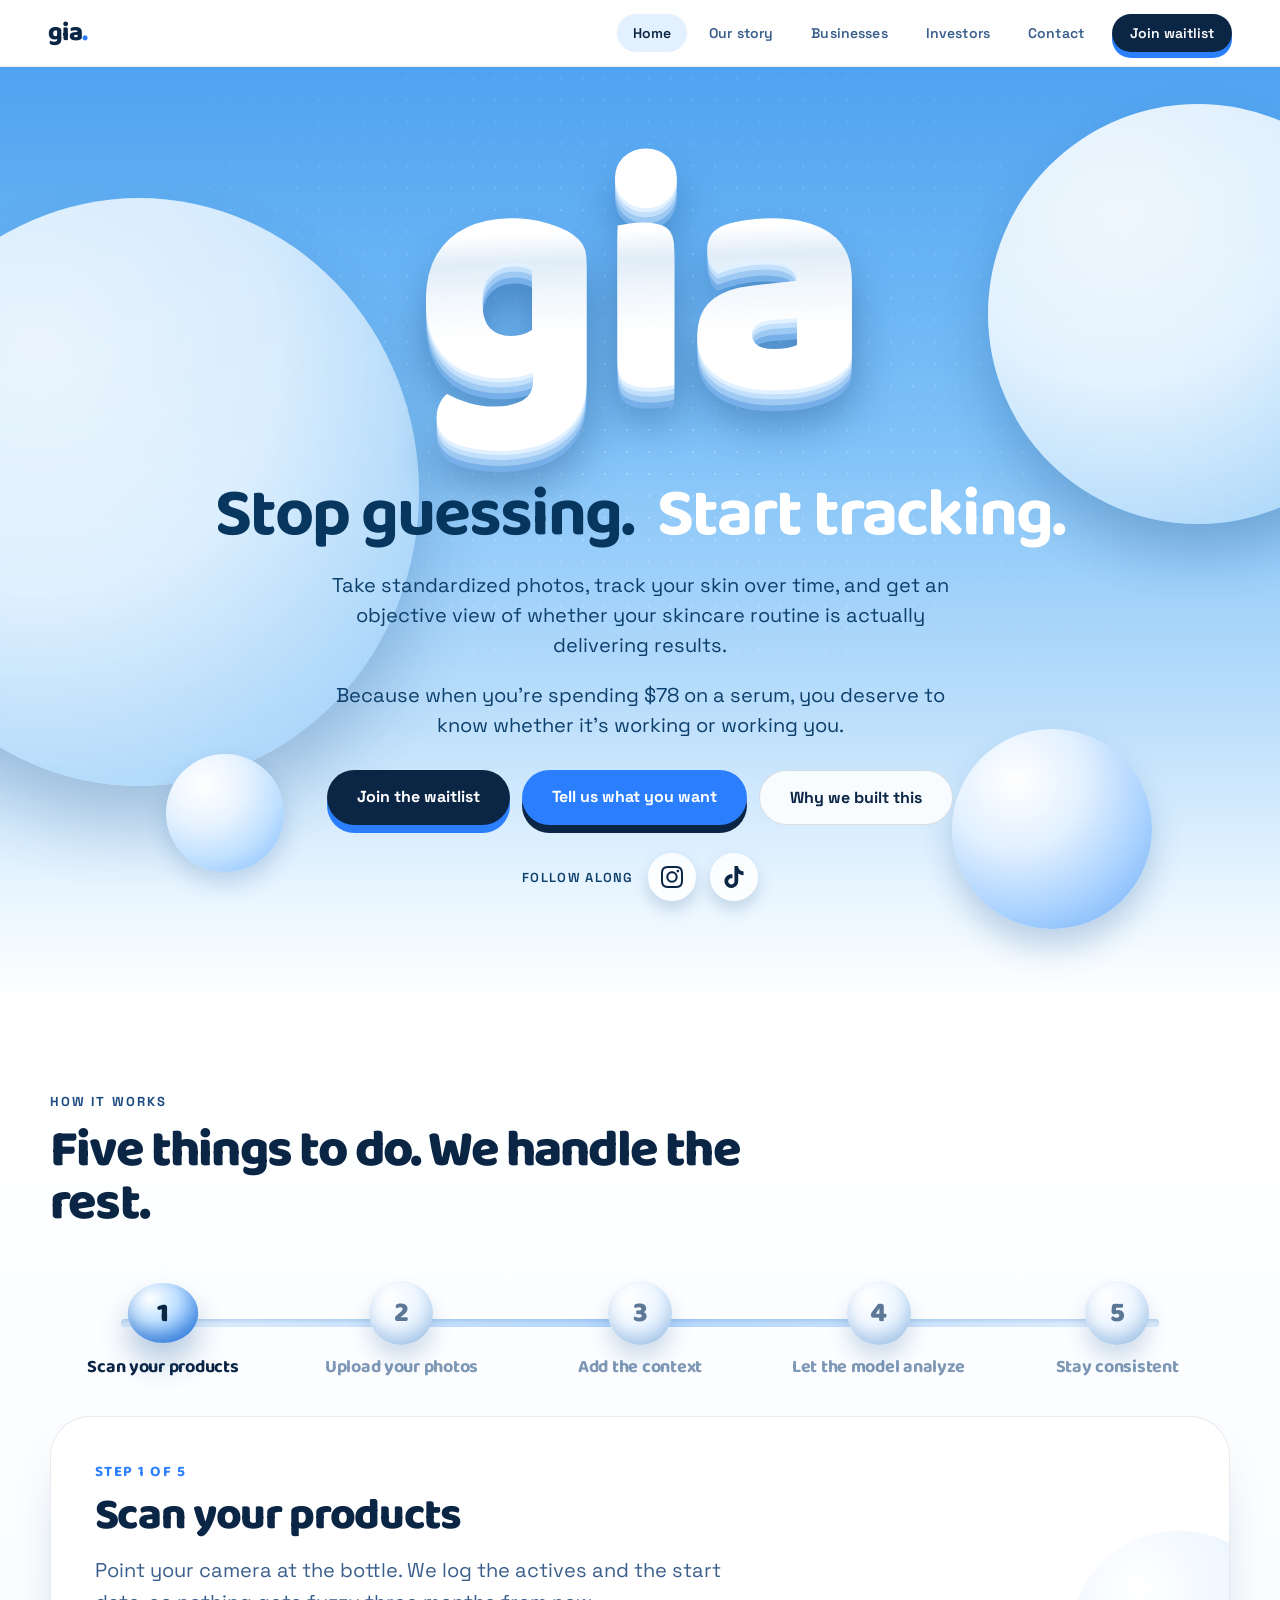
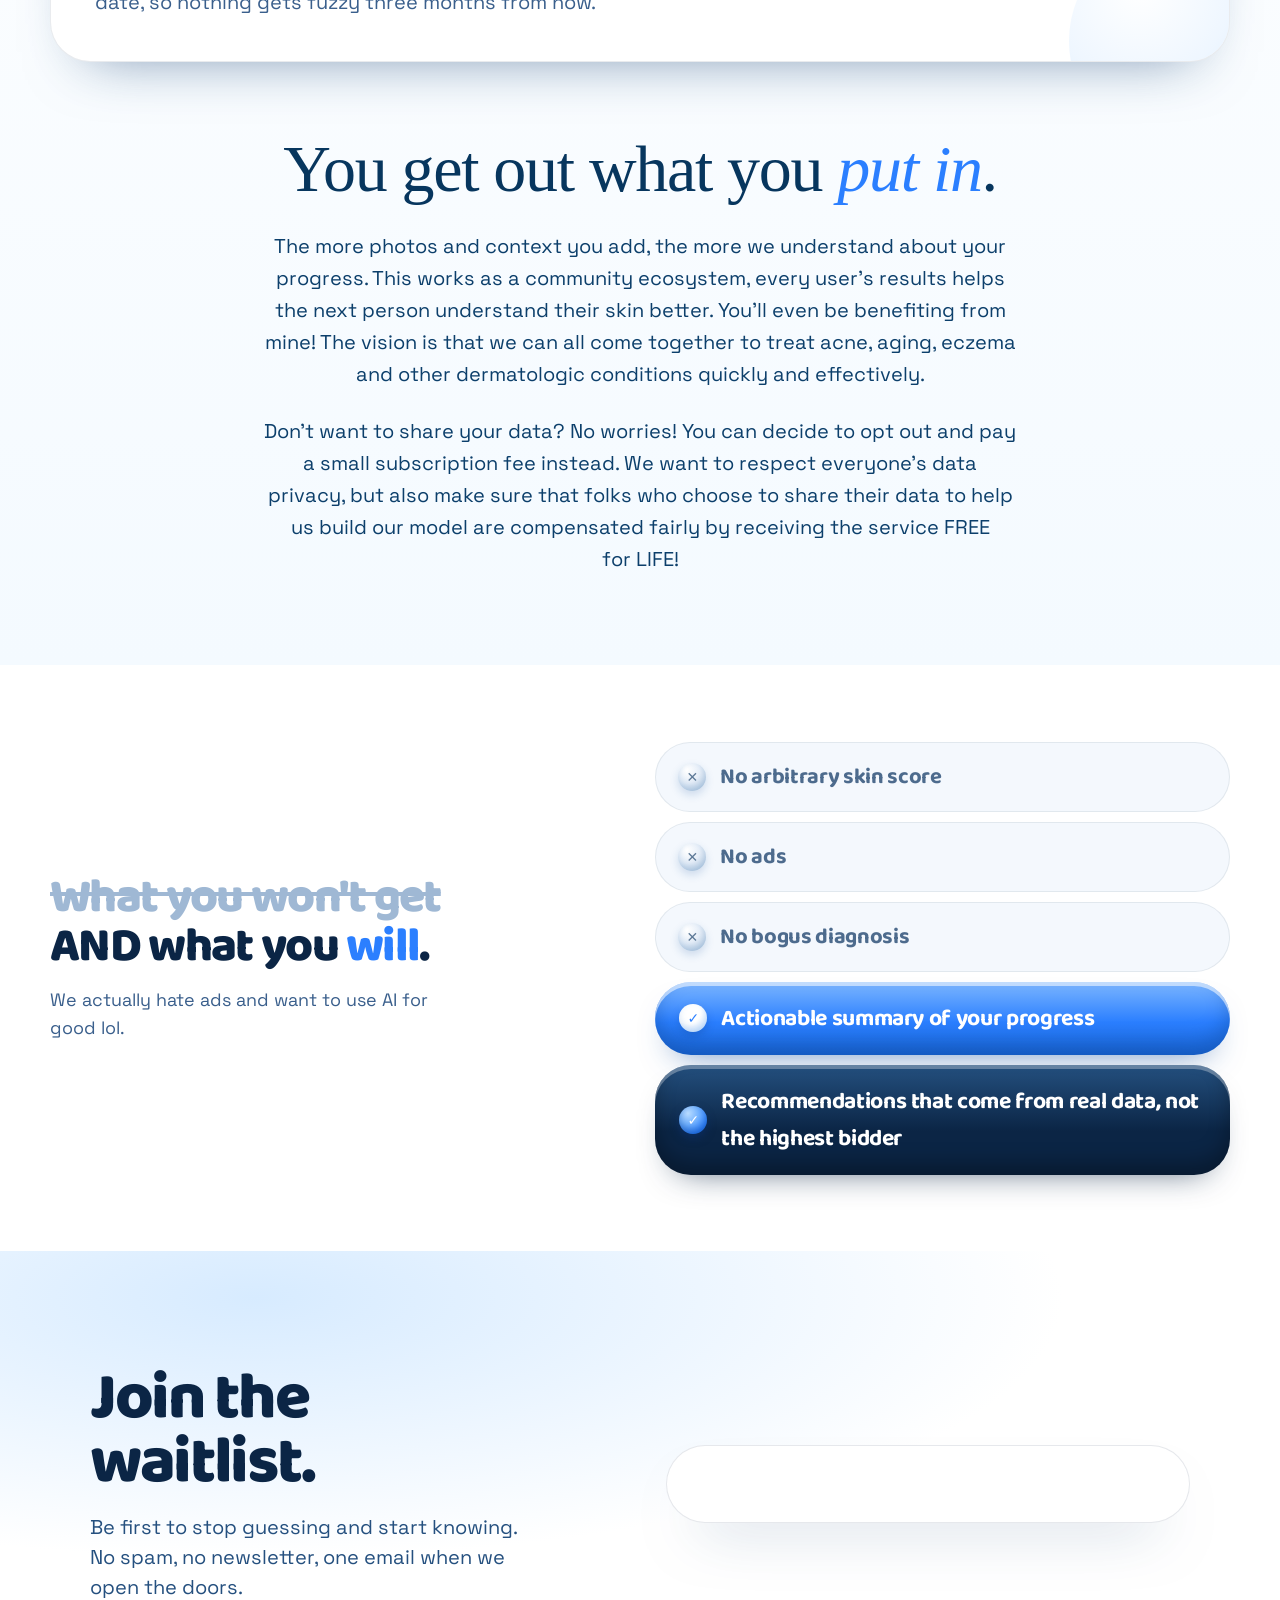
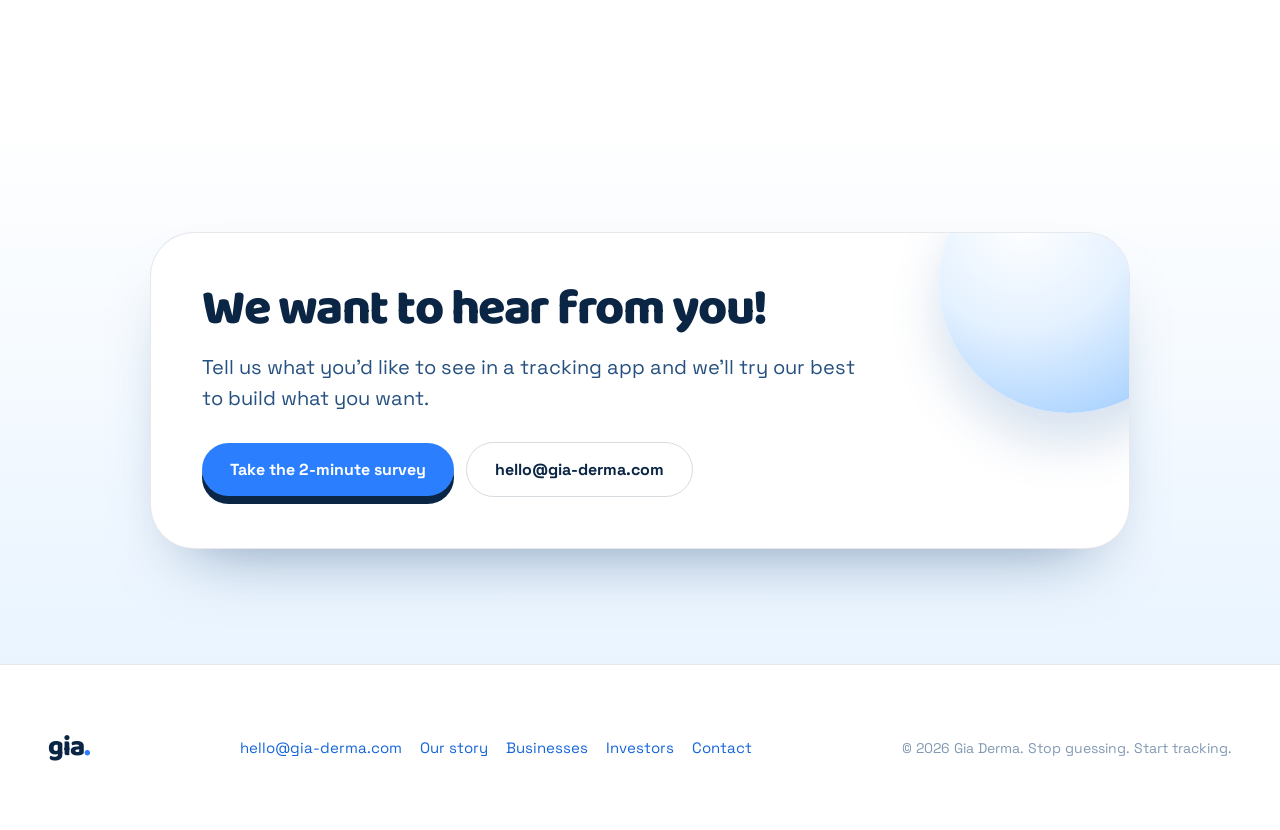
==== index.html @ fc46c6c6 "Add contact page and link socials." ====
<!DOCTYPE html>
<html lang="en">
<head>
<meta charset="utf-8">
<meta name="viewport" content="width=device-width, initial-scale=1">
<title>Gia — Stop guessing. Start tracking.</title>
<meta name="description" content="Gia analyzes your skincare progress photos with unbiased, consistent AI tracking so you know if a product is actually working, not just hoping. Join the waitlist.">
<link rel="canonical" href="https://gia-derma.com/">
<meta property="og:type" content="website">
<meta property="og:site_name" content="Gia">
<meta property="og:title" content="Gia — Stop guessing. Start tracking.">
<meta property="og:description" content="Unbiased AI-analyzed progress photos, so you know if a skincare product is actually working — not just hoping.">
<meta property="og:url" content="https://gia-derma.com/">
<meta name="twitter:card" content="summary">
<meta name="twitter:title" content="Gia — Stop guessing. Start tracking.">
<meta name="twitter:description" content="Unbiased AI-analyzed progress photos, so you know if a skincare product is actually working — not just hoping.">
<link rel="preconnect" href="https://fonts.googleapis.com">
<link rel="preconnect" href="https://fonts.gstatic.com" crossorigin>
<link href="https://fonts.googleapis.com/css2?family=Baloo+2:wght@500;600;700;800&family=Space+Grotesk:wght@400;500;600;700&display=swap" rel="stylesheet">
<link rel="stylesheet" href="/assets/site.css">
<link rel="icon" type="image/png" sizes="32x32" href="/favicon-32.png">
<link rel="icon" type="image/png" sizes="16x16" href="/favicon-16.png">
<link rel="apple-touch-icon" href="/apple-touch-icon.png">
<script src="https://getlaunchlist.com/js/widget.js" defer></script>
</head>
<body>
<div style="font-family:'Space Grotesk',system-ui,sans-serif; color:#0b2545; overflow-x:hidden; position:relative;">

  <nav class="site-nav">
    <a href="/" style="border:0; background:none; cursor:pointer; font-family:'Baloo 2',cursive; font-weight:800; font-size:26px; letter-spacing:-.02em; color:#0b2545; padding:0; line-height:1;">gia<span style="color:#2b7fff;">.</span></a>
    <div class="site-nav-links">
      <a href="/" class="site-nav-link" aria-current="page">Home</a>
      <a href="/story/" class="site-nav-link">Our story</a>
      <a href="/businesses/" class="site-nav-link">Businesses</a>
      <a href="/investors/" class="site-nav-link">Investors</a>
      <a href="/contact/" class="site-nav-link">Contact</a>
      <a href="#waitlist" class="btn-press btn-press-sm" style="margin-left:6px; padding:10px 18px; border-radius:999px; background:#0b2545; color:#fff; font-weight:600; font-size:14px; box-shadow:0 6px 0 #2b7fff; --hs:#2b7fff; --hc:#fff;">Join waitlist</a>
    </div>
  </nav>

  <main>
    <section style="position:relative; min-height:min(92vh,860px); display:grid; place-items:center; padding:clamp(40px,7vw,110px) clamp(16px,4vw,48px) clamp(60px,8vw,120px); background:linear-gradient(#4fa3f0 0%, #7cc0f8 38%, #b9ddfb 68%, #e8f5ff 88%, #ffffff 100%); overflow:hidden;">
      <div style="position:absolute; inset:0; opacity:.5; background-image:radial-gradient(rgba(255,255,255,.5) 1px, transparent 1px); background-size:22px 22px; mask-image:radial-gradient(60% 60% at 50% 40%, #000, transparent);"></div>
      <div style="position:absolute; width:min(56vw,560px); aspect-ratio:1/1.05; left:-11vw; top:14%; border-radius:50%; background:radial-gradient(circle at 32% 26%, #ffffff, #eaf6ff 42%, #b6dcfb 72%, #8ec6f5); box-shadow:0 40px 70px rgba(12,60,120,.28); opacity:.85; animation:floatB 12s ease-in-out infinite;"></div>
      <div style="position:absolute; width:min(42vw,420px); aspect-ratio:1/1; right:-10vw; top:4%; border-radius:50%; background:radial-gradient(circle at 32% 26%, #ffffff, #f0f9ff 40%, #c3e3fc 70%, #97cbf7); box-shadow:0 30px 54px rgba(12,60,120,.28); opacity:.9; animation:floatA 14s ease-in-out infinite;"></div>
      <div style="position:absolute; width:min(22vw,200px); aspect-ratio:1; right:10%; bottom:8%; border-radius:50%; background:radial-gradient(circle at 32% 26%, #ffffff, #e2f0ff 34%, #a9d2ff 66%, #6aa9f5); box-shadow:0 18px 30px rgba(30,90,160,.25); animation:floatA 9s ease-in-out infinite;"></div>
      <div style="position:absolute; width:min(13vw,118px); aspect-ratio:1; left:13%; bottom:14%; border-radius:50%; background:radial-gradient(circle at 32% 26%, #ffffff, #e8f3ff 34%, #bfe0ff 64%, #7fb8ff); box-shadow:0 12px 22px rgba(30,90,160,.2); animation:floatB 10s ease-in-out infinite;"></div>

      <div style="position:relative; text-align:center; max-width:1100px; animation:rise .9s cubic-bezier(.2,.9,.2,1) both;">
        <div class="logo-wrap gia-logo">
          <span style="position:relative; display:block; font-family:'Baloo 2',cursive; font-weight:800; font-size:clamp(110px,26vw,340px); line-height:.82; letter-spacing:-.015em; color:#ffffff; text-shadow:0 4px 0 #e2f1ff, 0 9px 0 #c2e0fb, 0 15px 0 #9dc9f3, 0 21px 0 #77b0e8, 0 34px 44px rgba(12,55,110,.4);">gia</span>
          <span style="position:absolute; inset:0; display:block; font-family:'Baloo 2',cursive; font-weight:800; font-size:clamp(110px,26vw,340px); line-height:.82; letter-spacing:-.015em; background:linear-gradient(178deg, rgba(64,140,210,0) 0%, rgba(64,140,210,0) 28%, rgba(64,140,210,.16) 38%, rgba(64,140,210,.07) 50%, rgba(64,140,210,0) 64%); -webkit-background-clip:text; background-clip:text; color:transparent; pointer-events:none;">gia</span>
        </div>
        <h1 style="margin:clamp(26px,4vw,52px) 0 0; font-family:'Baloo 2',cursive; font-weight:700; font-size:clamp(30px,5.4vw,68px); line-height:1.02; letter-spacing:-.03em; color:#07365e; text-wrap:balance;">Stop guessing.&nbsp;<span style="color:#ffffff; letter-spacing:-2.04px;">&nbsp;Start tracking.</span></h1>
        <div style="margin:18px auto 0; max-width:620px; font-size:clamp(16px,1.6vw,20px); line-height:1.5; color:#0c3f6b; text-wrap:pretty;">
          <p>Take standardized photos, track your skin over time, and get an objective view of whether your skincare routine is actually delivering results.</p>
          <p>Because when you're spending $78 on a serum, you deserve to know whether it's working or working you.</p>
        </div>
        <div style="display:flex; flex-wrap:wrap; gap:12px; justify-content:center; margin-top:30px;">
          <a href="#waitlist" class="btn-press" style="padding:16px 30px; border-radius:999px; background:#0b2545; color:#fff; font-weight:700; font-size:16px; box-shadow:0 8px 0 #2b7fff; --hs:#2b7fff; --hc:#fff;">Join the waitlist</a>
          <a href="#survey" target="_blank" rel="noopener" class="btn-press" style="padding:16px 30px; border-radius:999px; background:#2b7fff; color:#fff; font-weight:700; font-size:16px; box-shadow:0 8px 0 #0b2545; --hs:#0b2545; --hc:#fff;">Tell us what you want</a>
          <a href="/story/" class="btn-fill" style="padding:16px 30px; border-radius:999px; background:rgba(255,255,255,.85); color:#0b2545; font-weight:700; font-size:16px; border:1px solid rgba(11,37,69,.14); --hb:#fff; --hc:#0b2545;">Why we built this</a>
        </div>
        <div style="display:flex; align-items:center; justify-content:center; gap:14px; margin-top:28px;">
          <span style="font-size:13px; font-weight:600; letter-spacing:.1em; text-transform:uppercase; color:#0c3f6b;">Follow along</span>
          <a href="https://www.instagram.com/gia.skin.app/" target="_blank" rel="noopener" aria-label="Gia on Instagram" class="social-icon" style="background:rgba(255,255,255,.85); color:#0b2545; box-shadow:0 8px 16px rgba(12,60,120,.18);">
            <svg viewBox="0 0 24 24" fill="currentColor" aria-hidden="true"><path d="M7.0301.084c-1.2768.0602-2.1487.264-2.911.5634-.7888.3075-1.4575.72-2.1228 1.3877-.6652.6677-1.075 1.3368-1.3802 2.127-.2954.7638-.4956 1.6365-.552 2.914-.0564 1.2775-.0689 1.6882-.0626 4.947.0062 3.2586.0206 3.6671.0825 4.9473.061 1.2765.264 2.1482.5635 2.9107.308.7889.72 1.4573 1.388 2.1228.6679.6655 1.3365 1.0743 2.1285 1.38.7632.295 1.6361.4961 2.9134.552 1.2773.056 1.6884.069 4.9462.0627 3.2578-.0062 3.668-.0207 4.9478-.0814 1.28-.0607 2.147-.2652 2.9098-.5633.7889-.3086 1.4578-.72 2.1228-1.3881.665-.6682 1.0745-1.3378 1.3795-2.1284.2957-.7632.4966-1.636.552-2.9124.056-1.2809.0692-1.6898.063-4.948-.0063-3.2583-.021-3.6668-.0817-4.9465-.0607-1.2797-.264-2.1487-.5633-2.9117-.3084-.7889-.72-1.4568-1.3876-2.1228C21.2982 1.33 20.628.9208 19.8378.6165 19.074.321 18.2017.1197 16.9244.0645 15.6471.0093 15.236-.005 11.977.0014 8.718.0076 8.31.0215 7.0301.0839m.1402 21.6932c-1.17-.0509-1.8053-.2453-2.2287-.408-.5606-.216-.96-.4771-1.3819-.895-.422-.4178-.6811-.8186-.9-1.378-.1644-.4234-.3624-1.058-.4171-2.228-.0595-1.2645-.072-1.6442-.079-4.848-.007-3.2037.0053-3.583.0607-4.848.05-1.169.2456-1.805.408-2.2282.216-.5613.4762-.96.895-1.3816.4188-.4217.8184-.6814 1.3783-.9003.423-.1651 1.0575-.3614 2.227-.4171 1.2655-.06 1.6447-.072 4.848-.079 3.2033-.007 3.5835.005 4.8495.0608 1.169.0508 1.8053.2445 2.228.408.5608.216.96.4754 1.3816.895.4217.4194.6816.8176.9005 1.3787.1653.4217.3617 1.056.4169 2.2263.0602 1.2655.0739 1.645.0796 4.848.0058 3.203-.0055 3.5834-.061 4.848-.051 1.17-.245 1.8055-.408 2.2294-.216.5604-.4763.96-.8954 1.3814-.419.4215-.8181.6811-1.3783.9-.4224.1649-1.0577.3617-2.2262.4174-1.2656.0595-1.6448.072-4.8493.079-3.2045.007-3.5825-.006-4.848-.0608M16.953 5.5864A1.44 1.44 0 1 0 18.39 4.144a1.44 1.44 0 0 0-1.437 1.4424M5.8385 12.012c.0067 3.4032 2.7706 6.1557 6.173 6.1493 3.4026-.0065 6.157-2.7701 6.1506-6.1733-.0065-3.4032-2.771-6.1565-6.174-6.1498-3.403.0067-6.156 2.771-6.1496 6.1738M8 12.0077a4 4 0 1 1 4.008 3.9921A3.9996 3.9996 0 0 1 8 12.0077"/></svg>
          </a>
          <a href="https://www.tiktok.com/@gia_dermatracker" target="_blank" rel="noopener" aria-label="Gia on TikTok" class="social-icon" style="background:rgba(255,255,255,.85); color:#0b2545; box-shadow:0 8px 16px rgba(12,60,120,.18);">
            <svg viewBox="0 0 24 24" fill="currentColor" aria-hidden="true"><path d="M12.525.02c1.31-.02 2.61-.01 3.91-.02.08 1.53.63 3.09 1.75 4.17 1.12 1.11 2.7 1.62 4.24 1.79v4.03c-1.44-.05-2.89-.35-4.2-.97-.57-.26-1.1-.59-1.62-.93-.01 2.92.01 5.84-.02 8.75-.08 1.4-.54 2.79-1.35 3.94-1.31 1.92-3.58 3.17-5.91 3.21-1.43.08-2.86-.31-4.08-1.03-2.02-1.19-3.44-3.37-3.65-5.71-.02-.5-.03-1-.01-1.49.18-1.9 1.12-3.72 2.58-4.96 1.66-1.44 3.98-2.13 6.15-1.72.02 1.48-.04 2.96-.04 4.44-.99-.32-2.15-.23-3.02.37-.63.41-1.11 1.04-1.36 1.75-.21.51-.15 1.07-.14 1.61.24 1.64 1.82 3.02 3.5 2.87 1.12-.01 2.19-.66 2.77-1.61.19-.33.4-.67.41-1.06.1-1.79.06-3.57.07-5.36.01-4.03-.01-8.05.02-12.07z"/></svg>
          </a>
        </div>
      </div>
    </section>

    <section style="padding:clamp(56px,7vw,104px) clamp(16px,4vw,48px); background:linear-gradient(#ffffff,#f4faff);">
      <div style="max-width:1180px; margin:0 auto;">
        <p style="margin:0 0 14px; font-size:13px; font-weight:700; letter-spacing:.16em; text-transform:uppercase; color:#1b4b80;">How it works</p>
        <h2 style="margin:0; max-width:760px; font-family:'Baloo 2',cursive; font-weight:800; font-size:clamp(28px,4.2vw,52px); line-height:1.02; letter-spacing:-.035em; color:#0b2545;">Five things to do. We handle the rest.</h2>
        <div class="steps" style="margin:clamp(30px,4vw,52px) 0 0; display:grid; grid-template-columns:minmax(0,1fr); gap:clamp(22px,3vw,38px);">
          <div style="position:relative; display:flex; gap:clamp(4px,1vw,16px); align-items:flex-start; justify-content:space-between; flex-wrap:nowrap;">
            <div aria-hidden="true" style="position:absolute; left:6%; right:6%; top:clamp(26px,3vw,38px); height:8px; border-radius:999px; background:linear-gradient(90deg, rgba(169,210,255,.25), rgba(169,210,255,.85), rgba(169,210,255,.25)); box-shadow:inset 0 2px 4px rgba(45,110,180,.25);"></div>
            <button type="button" class="step-tab" style="flex:1 1 0; min-width:0; padding:0 4px; color:#0b2545;">
              <span class="step-dot" style="width:clamp(38px,5vw,72px); height:clamp(38px,5vw,72px); font-size:clamp(16px,2.2vw,30px); box-shadow:0 20px 30px rgba(30,90,160,.32), inset 0 -9px 15px rgba(20,80,160,.3); background:radial-gradient(circle at 32% 26%, #ffffff, #bfe0ff 38%, #6aa9f5 70%, #2b7fff); color:#0b2545; transform:scale(1.1,.94);">1</span>
              <span style="font-family:'Baloo 2',cursive; font-weight:700; font-size:clamp(11px,1.5vw,18px); letter-spacing:-.015em; text-align:center; line-height:1.15;">Scan your products</span>
            </button>
            <button type="button" class="step-tab" style="flex:1 1 0; min-width:0; padding:0 4px; color:#7d97b5;">
              <span class="step-dot" style="width:clamp(38px,5vw,72px); height:clamp(38px,5vw,72px); font-size:clamp(16px,2.2vw,30px); box-shadow:0 14px 22px rgba(30,90,160,.2), inset 0 -8px 13px rgba(45,110,180,.2); background:radial-gradient(circle at 32% 26%, #ffffff, #eef6ff 42%, #cfe3f7 74%, #b3cee8); color:#5c7896;">2</span>
              <span style="font-family:'Baloo 2',cursive; font-weight:700; font-size:clamp(11px,1.5vw,18px); letter-spacing:-.015em; text-align:center; line-height:1.15;">Upload your photos</span>
            </button>
            <button type="button" class="step-tab" style="flex:1 1 0; min-width:0; padding:0 4px; color:#7d97b5;">
              <span class="step-dot" style="width:clamp(38px,5vw,72px); height:clamp(38px,5vw,72px); font-size:clamp(16px,2.2vw,30px); box-shadow:0 14px 22px rgba(30,90,160,.2), inset 0 -8px 13px rgba(45,110,180,.2); background:radial-gradient(circle at 32% 26%, #ffffff, #eef6ff 42%, #cfe3f7 74%, #b3cee8); color:#5c7896;">3</span>
              <span style="font-family:'Baloo 2',cursive; font-weight:700; font-size:clamp(11px,1.5vw,18px); letter-spacing:-.015em; text-align:center; line-height:1.15;">Add the context</span>
            </button>
            <button type="button" class="step-tab" style="flex:1 1 0; min-width:0; padding:0 4px; color:#7d97b5;">
              <span class="step-dot" style="width:clamp(38px,5vw,72px); height:clamp(38px,5vw,72px); font-size:clamp(16px,2.2vw,30px); box-shadow:0 14px 22px rgba(30,90,160,.2), inset 0 -8px 13px rgba(45,110,180,.2); background:radial-gradient(circle at 32% 26%, #ffffff, #eef6ff 42%, #cfe3f7 74%, #b3cee8); color:#5c7896;">4</span>
              <span style="font-family:'Baloo 2',cursive; font-weight:700; font-size:clamp(11px,1.5vw,18px); letter-spacing:-.015em; text-align:center; line-height:1.15;">Let the model analyze</span>
            </button>
            <button type="button" class="step-tab" style="flex:1 1 0; min-width:0; padding:0 4px; color:#7d97b5;">
              <span class="step-dot" style="width:clamp(38px,5vw,72px); height:clamp(38px,5vw,72px); font-size:clamp(16px,2.2vw,30px); box-shadow:0 14px 22px rgba(30,90,160,.2), inset 0 -8px 13px rgba(45,110,180,.2); background:radial-gradient(circle at 32% 26%, #ffffff, #eef6ff 42%, #cfe3f7 74%, #b3cee8); color:#5c7896;">5</span>
              <span style="font-family:'Baloo 2',cursive; font-weight:700; font-size:clamp(11px,1.5vw,18px); letter-spacing:-.015em; text-align:center; line-height:1.15;">Stay consistent</span>
            </button>
          </div>
          <div style="position:relative; overflow:hidden; padding:clamp(26px,3.4vw,48px); border-radius:40px; background:#fff; border:1px solid rgba(11,37,69,.09); box-shadow:0 28px 60px -38px rgba(16,62,112,.65);">
            <div style="position:absolute; width:220px; height:220px; right:-60px; bottom:-90px; border-radius:50%; background:radial-gradient(circle at 32% 26%, #ffffff, #e4f1ff 42%, #bcdcff 74%, #8ec3ff); opacity:.6; animation:floatA 13s ease-in-out infinite;"></div>
            <div style="position:relative; max-width:640px;">
              <p id="step-num" style="margin:0 0 10px; font-family:'Baloo 2',cursive; font-weight:700; font-size:clamp(13px,1.3vw,15px); letter-spacing:.1em; text-transform:uppercase; color:#2b7fff;">Step 1 of 5</p>
              <h3 id="step-title" style="margin:0 0 14px; font-family:'Baloo 2',cursive; font-weight:800; font-size:clamp(26px,3.6vw,44px); line-height:1.03; letter-spacing:-.03em; color:#0b2545;">Scan your products</h3>
              <p id="step-body" style="margin:0; font-size:clamp(16px,1.6vw,20px); line-height:1.6; color:#3a5f8c; text-wrap:pretty;">Point your camera at the bottle. We log the actives and the start date, so nothing gets fuzzy three months from now.</p>
            </div>
          </div>
        </div>
        <div style="margin:clamp(40px,5.5vw,84px) auto 0; max-width:780px; text-align:center;">
          <p style="margin:0 auto; max-width:24ch; font-family:'Instrument Serif',Georgia,serif; font-weight:400; font-size:clamp(32px,5.2vw,66px); line-height:1.08; letter-spacing:-.02em; color:#07365e; text-wrap:balance;">You get out what you <em style="color:#2b7fff;">put in</em>.</p>
          <p style="margin:clamp(16px,2vw,26px) auto 0; max-width:58ch; font-size:clamp(16px,1.6vw,20px); line-height:1.6; color:#0c3f6b; text-wrap:pretty;">The more photos and context you add, the more we understand about your progress. This works as a community ecosystem, every user's results helps the next person understand their skin better. You'll even be benefiting from mine! The vision is that we can all come together to treat acne, aging, eczema and other dermatologic conditions quickly and effectively.</p>
          <p style="margin:clamp(16px,2vw,26px) auto 0; max-width:58ch; font-size:clamp(16px,1.6vw,20px); line-height:1.6; color:#0c3f6b; text-wrap:pretty;">Don't want to share your data? No worries! You can decide to opt out and pay a small subscription fee instead. We want to respect everyone's data privacy, but also make sure that folks who choose to share their data to help us build our model are compensated fairly by receiving the service FREE for LIFE!</p>
        </div>
      </div>
    </section>

    <section style="padding:clamp(46px,6vw,88px) clamp(16px,4vw,48px); background:#ffffff;">
      <div style="max-width:1180px; margin:0 auto; display:grid; grid-template-columns:repeat(auto-fit,minmax(min(100%,280px),1fr)); gap:clamp(20px,2.4vw,40px); align-items:center;">
        <div>
          <h2 style="margin:0; font-family:'Baloo 2',cursive; font-weight:800; font-size:clamp(28px,4vw,48px); line-height:1.02; letter-spacing:-.035em; color:#0b2545;"><span style="color:#9fb8d4; text-decoration:line-through; text-decoration-thickness:.08em;">What you won't get</span><br>AND what you <span style="color:#2b7fff;">will</span>.</h2>
          <p style="margin:14px 0 0; max-width:380px; font-size:clamp(15px,1.4vw,18px); line-height:1.55; color:#3a5f8c;">We actually hate ads and want to use AI for good lol.</p>
        </div>
        <div style="display:grid; gap:10px;">
          <div style="display:flex; align-items:center; gap:14px; padding:16px 22px; border-radius:999px; background:#f4f8fd; border:1px solid rgba(11,37,69,.08);">
            <span style="flex:0 0 auto; width:28px; height:28px; border-radius:50%; background:radial-gradient(circle at 32% 26%, #ffffff, #e6eef8 45%, #c3d4e6 78%, #a8bed6); box-shadow:0 4px 8px rgba(30,90,160,.18), inset 0 -4px 7px rgba(45,110,180,.18); color:#5c7896; display:grid; place-items:center; font-size:14px; font-weight:700;">✕</span>
            <span style="font-family:'Baloo 2',cursive; font-weight:700; font-size:clamp(17px,1.8vw,22px); letter-spacing:-.015em; color:#4d6b8d;">No arbitrary skin score</span>
          </div>
          <div style="display:flex; align-items:center; gap:14px; padding:16px 22px; border-radius:999px; background:#f4f8fd; border:1px solid rgba(11,37,69,.08);">
            <span style="flex:0 0 auto; width:28px; height:28px; border-radius:50%; background:radial-gradient(circle at 32% 26%, #ffffff, #e6eef8 45%, #c3d4e6 78%, #a8bed6); box-shadow:0 4px 8px rgba(30,90,160,.18), inset 0 -4px 7px rgba(45,110,180,.18); color:#5c7896; display:grid; place-items:center; font-size:14px; font-weight:700;">✕</span>
            <span style="font-family:'Baloo 2',cursive; font-weight:700; font-size:clamp(17px,1.8vw,22px); letter-spacing:-.015em; color:#4d6b8d;">No ads</span>
          </div>
          <div style="display:flex; align-items:center; gap:14px; padding:16px 22px; border-radius:999px; background:#f4f8fd; border:1px solid rgba(11,37,69,.08);">
            <span style="flex:0 0 auto; width:28px; height:28px; border-radius:50%; background:radial-gradient(circle at 32% 26%, #ffffff, #e6eef8 45%, #c3d4e6 78%, #a8bed6); box-shadow:0 4px 8px rgba(30,90,160,.18), inset 0 -4px 7px rgba(45,110,180,.18); color:#5c7896; display:grid; place-items:center; font-size:14px; font-weight:700;">✕</span>
            <span style="font-family:'Baloo 2',cursive; font-weight:700; font-size:clamp(17px,1.8vw,22px); letter-spacing:-.015em; color:#4d6b8d;">No bogus diagnosis</span>
          </div>
          <div class="pill-scale" style="display:flex; align-items:center; gap:14px; padding:18px 24px; border-radius:36px; background:linear-gradient(180deg,#7cb6ff 0%,#2b7fff 55%,#1b6ae0 100%); color:#fff; box-shadow:0 16px 34px -20px rgba(20,80,160,.75), inset 0 4px 0 rgba(255,255,255,.55), inset 0 -12px 20px rgba(10,60,130,.35);">
            <span style="flex:0 0 auto; width:28px; height:28px; border-radius:50%; background:radial-gradient(circle at 32% 26%, #ffffff, #ffffff 45%, #d8eaff 78%, #bcd9f7); box-shadow:0 4px 8px rgba(10,60,130,.25), inset 0 -4px 7px rgba(60,130,210,.2); color:#2b7fff; display:grid; place-items:center; font-size:14px; font-weight:800;">✓</span>
            <span style="font-family:'Baloo 2',cursive; font-weight:700; font-size:clamp(17px,1.9vw,23px); letter-spacing:-.015em;">Actionable summary of your progress</span>
          </div>
          <div class="pill-scale" style="display:flex; align-items:center; gap:14px; padding:18px 24px; border-radius:36px; background:linear-gradient(180deg,#24507f 0%,#0b2545 60%); color:#fff; box-shadow:0 16px 34px -22px rgba(11,37,69,.8), inset 0 4px 0 rgba(255,255,255,.3), inset 0 -12px 20px rgba(0,0,0,.3);">
            <span style="flex:0 0 auto; width:28px; height:28px; border-radius:50%; background:radial-gradient(circle at 32% 26%, #b9dcff, #6fb0ff 40%, #2b7fff 74%, #1b6ae0); box-shadow:0 4px 9px rgba(10,50,120,.5), inset 0 -4px 7px rgba(8,45,100,.3); color:#fff; display:grid; place-items:center; font-size:14px; font-weight:800;">✓</span>
            <span style="font-family:'Baloo 2',cursive; font-weight:700; font-size:clamp(17px,1.9vw,23px); letter-spacing:-.015em;">Recommendations that come from real data, not the highest bidder</span>
          </div>
        </div>
      </div>
    </section>

    <section id="waitlist" style="padding:clamp(64px,9vw,130px) clamp(16px,4vw,48px); background:radial-gradient(90% 80% at 20% 10%, #d7ebff, #ffffff 70%);">
      <div style="max-width:1100px; margin:0 auto; display:grid; grid-template-columns:repeat(auto-fit,minmax(min(100%,320px),1fr)); gap:clamp(26px,4vw,60px); align-items:center;">
        <div>
          <h2 style="margin:0; font-family:'Baloo 2',cursive; font-weight:800; font-size:clamp(34px,5.4vw,66px); line-height:.98; letter-spacing:-.035em;">Join the<br>waitlist.</h2>
          <p style="margin:16px 0 0; font-size:clamp(16px,1.6vw,20px); line-height:1.5; color:#25507f; max-width:440px;">Be first to stop guessing and start knowing. No spam, no newsletter, one email when we open the doors.</p>
        </div>
        <div style="position:relative; padding:clamp(22px,3vw,38px); border-radius:40px; background:#fff; border:1px solid rgba(11,37,69,.1); box-shadow:0 30px 60px -34px rgba(16,62,112,.6);">
          <div class="launchlist-widget" data-key-id="k3xRwn"></div>
        </div>
      </div>
    </section>

    <section style="padding:clamp(64px,9vw,130px) clamp(16px,4vw,48px); background:linear-gradient(#ffffff,#e9f4ff);">
      <div style="max-width:980px; margin:0 auto; position:relative; padding:clamp(28px,4vw,58px); border-radius:44px; background:#fff; border:1px solid rgba(11,37,69,.1); box-shadow:0 34px 70px -40px rgba(16,62,112,.6); overflow:hidden;">
        <div style="position:absolute; width:260px; height:260px; right:-70px; top:-80px; border-radius:50%; background:radial-gradient(circle at 32% 26%, #ffffff, #e4f1ff 42%, #b8daff 72%, #8ec3ff); box-shadow:0 30px 50px rgba(30,90,160,.18); animation:floatA 13s ease-in-out infinite;"></div>
        <div style="position:relative; max-width:660px;">
          <h2 style="margin:0; font-family:'Baloo 2',cursive; font-weight:800; font-size:clamp(28px,4.2vw,50px); line-height:1.03; letter-spacing:-.03em;">We want to hear from you!</h2>
          <p style="margin:16px 0 0; font-size:clamp(16px,1.6vw,20px); line-height:1.55; color:#25507f;">Tell us what you'd like to see in a tracking app and we'll try our best to build what you want.</p>
          <div style="display:flex; flex-wrap:wrap; gap:12px; align-items:center; margin-top:28px;">
            <a href="#survey" target="_blank" rel="noopener" class="btn-press" style="padding:16px 28px; border-radius:999px; background:#2b7fff; color:#fff; font-weight:700; font-size:16px; box-shadow:0 8px 0 #0b2545; --hs:#0b2545; --hc:#fff;">Take the 2‑minute survey</a>
            <a href="mailto:hello@gia-derma.com" class="btn-fill" style="padding:16px 28px; border-radius:999px; border:1px solid rgba(11,37,69,.16); font-weight:700; font-size:16px; color:#0b2545; --hb:#f3f9ff; --hc:#0b2545;">hello@gia-derma.com</a>
          </div>
        </div>
      </div>
    </section>
  </main>

  <footer class="site-footer">
    <span style="font-family:'Baloo 2',cursive; font-weight:800; font-size:28px; letter-spacing:-.03em; color:#0b2545;">gia<span style="color:#2b7fff;">.</span></span>
    <div class="site-footer-links">
      <a href="mailto:hello@gia-derma.com">hello@gia-derma.com</a>
      <a href="/story/">Our story</a>
      <a href="/businesses/">Businesses</a>
      <a href="/investors/">Investors</a>
      <a href="/contact/">Contact</a>
    </div>
    <span style="font-size:14px; color:#8299b3;">© 2026 Gia Derma. Stop guessing. Start tracking.</span>
  </footer>
</div>
<script src="/assets/site.js"></script>
</body>
</html>
---- assets/site.css ----
/* Gia site — shared base styles, animations, and hover-state helpers.
   Page-specific layout stays inline in each page's HTML (matches the
   original single-file design 1:1); only truly shared rules live here. */

html, body { margin:0; padding:0; background:#fbfdff; }
* { box-sizing: border-box; }
img { max-width: 100%; }
a { color:#1565d8; text-decoration: none; }
a:hover { color:#0b2545; }
::selection { background:#bfe0ff; color:#08213d; }

@keyframes floatA { 0%{transform:translate3d(0,0,0) rotate(0deg) scale(1)} 35%{transform:translate3d(20px,-30px,0) rotate(3deg) scale(1.05)} 70%{transform:translate3d(-8px,-10px,0) rotate(-2deg) scale(.99)} 100%{transform:translate3d(0,0,0) rotate(0deg) scale(1)} }
@keyframes floatB { 0%{transform:translate3d(0,0,0) scale(1,1)} 30%{transform:translate3d(-24px,18px,0) scale(1.05,.96)} 65%{transform:translate3d(9px,-12px,0) scale(.98,1.03)} 100%{transform:translate3d(0,0,0) scale(1,1)} }
@keyframes jello { 0%{transform:scale(1,1)} 25%{transform:scale(1.06,.9)} 45%{transform:scale(.95,1.07)} 65%{transform:scale(1.03,.97)} 100%{transform:scale(1,1)} }
@keyframes rise { from{opacity:0; transform:translateY(26px)} to{opacity:1; transform:translateY(0)} }
@keyframes wobble { 0%{transform:scale(1,1) rotate(0deg) translateY(0)} 25%{transform:scale(1.022,.978) rotate(-.5deg) translateY(2px)} 50%{transform:scale(.988,1.014) rotate(0deg) translateY(-3px)} 75%{transform:scale(1.014,.986) rotate(.5deg) translateY(1px)} 100%{transform:scale(1,1) rotate(0deg) translateY(0)} }

/* Sticky nav + footer shells */
.site-nav { position:sticky; top:0; z-index:50; display:flex; align-items:center; justify-content:space-between; gap:16px; padding:14px clamp(16px,4vw,48px); backdrop-filter:blur(14px); background:rgba(255,255,255,.66); border-bottom:1px solid rgba(11,37,69,.08); }
.site-nav-links { display:flex; align-items:center; gap:6px; flex-wrap:wrap; }
.site-nav-link { padding:10px 16px; border-radius:999px; border:0; cursor:pointer; font-family:'Space Grotesk',sans-serif; font-size:14px; font-weight:600; letter-spacing:.01em; background:transparent; color:#3a5f8c; }
.site-nav-link[aria-current="page"] { background:#e3f0ff; color:#0b2545; }
.site-footer { padding:clamp(34px,5vw,60px) clamp(16px,4vw,48px); background:#fff; border-top:1px solid rgba(11,37,69,.1); display:flex; flex-wrap:wrap; gap:18px; align-items:center; justify-content:space-between; }
.site-footer-links { display:flex; flex-wrap:wrap; gap:18px; font-size:15px; color:#3a5f8c; }
.site-footer-links a { color:#1565d8; }

/* Wobbling / squishy logo */
.logo-wrap { position:relative; display:block; width:max-content; margin:0 auto; cursor:pointer; transform-origin:50% 80%; animation:wobble 5s ease-in-out infinite; }

/* Hover helpers, replacing the old inline style-hover system with real CSS */
.btn-press { transition: transform .18s cubic-bezier(.3,.8,.3,1), box-shadow .18s ease, background-color .18s ease, color .18s ease; }
.btn-press:hover { transform: translateY(3px); box-shadow: 0 5px 0 var(--hs, currentColor); color: var(--hc, inherit); }
.btn-press-sm:hover { transform: translateY(2px); box-shadow: 0 4px 0 var(--hs, currentColor); }
.btn-fill { transition: background-color .18s ease, color .18s ease; }
.btn-fill:hover { background: var(--hb, inherit); color: var(--hc, inherit); }
.pill-scale { transition: transform .3s cubic-bezier(.2,1.5,.35,1); }
.pill-scale:hover { transform: scale(1.02,.95); }

/* Social icon links (Instagram/TikTok, etc.) */
.social-icon { display:inline-flex; align-items:center; justify-content:center; width:48px; height:48px; border-radius:50%; transition:transform .25s cubic-bezier(.2,1.4,.35,1), box-shadow .25s ease; }
.social-icon:hover { transform:translateY(-3px) scale(1.06); }
.social-icon svg { width:22px; height:22px; display:block; }

/* "How it works" step picker */
.step-tab { flex:1 1 160px; min-width:130px; display:flex; flex-direction:column; align-items:center; gap:12px; padding:0 6px; border:0; background:none; cursor:pointer; transition:color .25s ease; font:inherit; }
.step-dot { position:relative; width:clamp(46px,5vw,72px); height:clamp(46px,5vw,72px); border-radius:50%; display:grid; place-items:center; font-family:'Baloo 2',cursive; font-weight:800; font-size:clamp(20px,2.2vw,30px); transition:transform .3s cubic-bezier(.2,1.4,.35,1), background .3s ease, color .3s ease; }
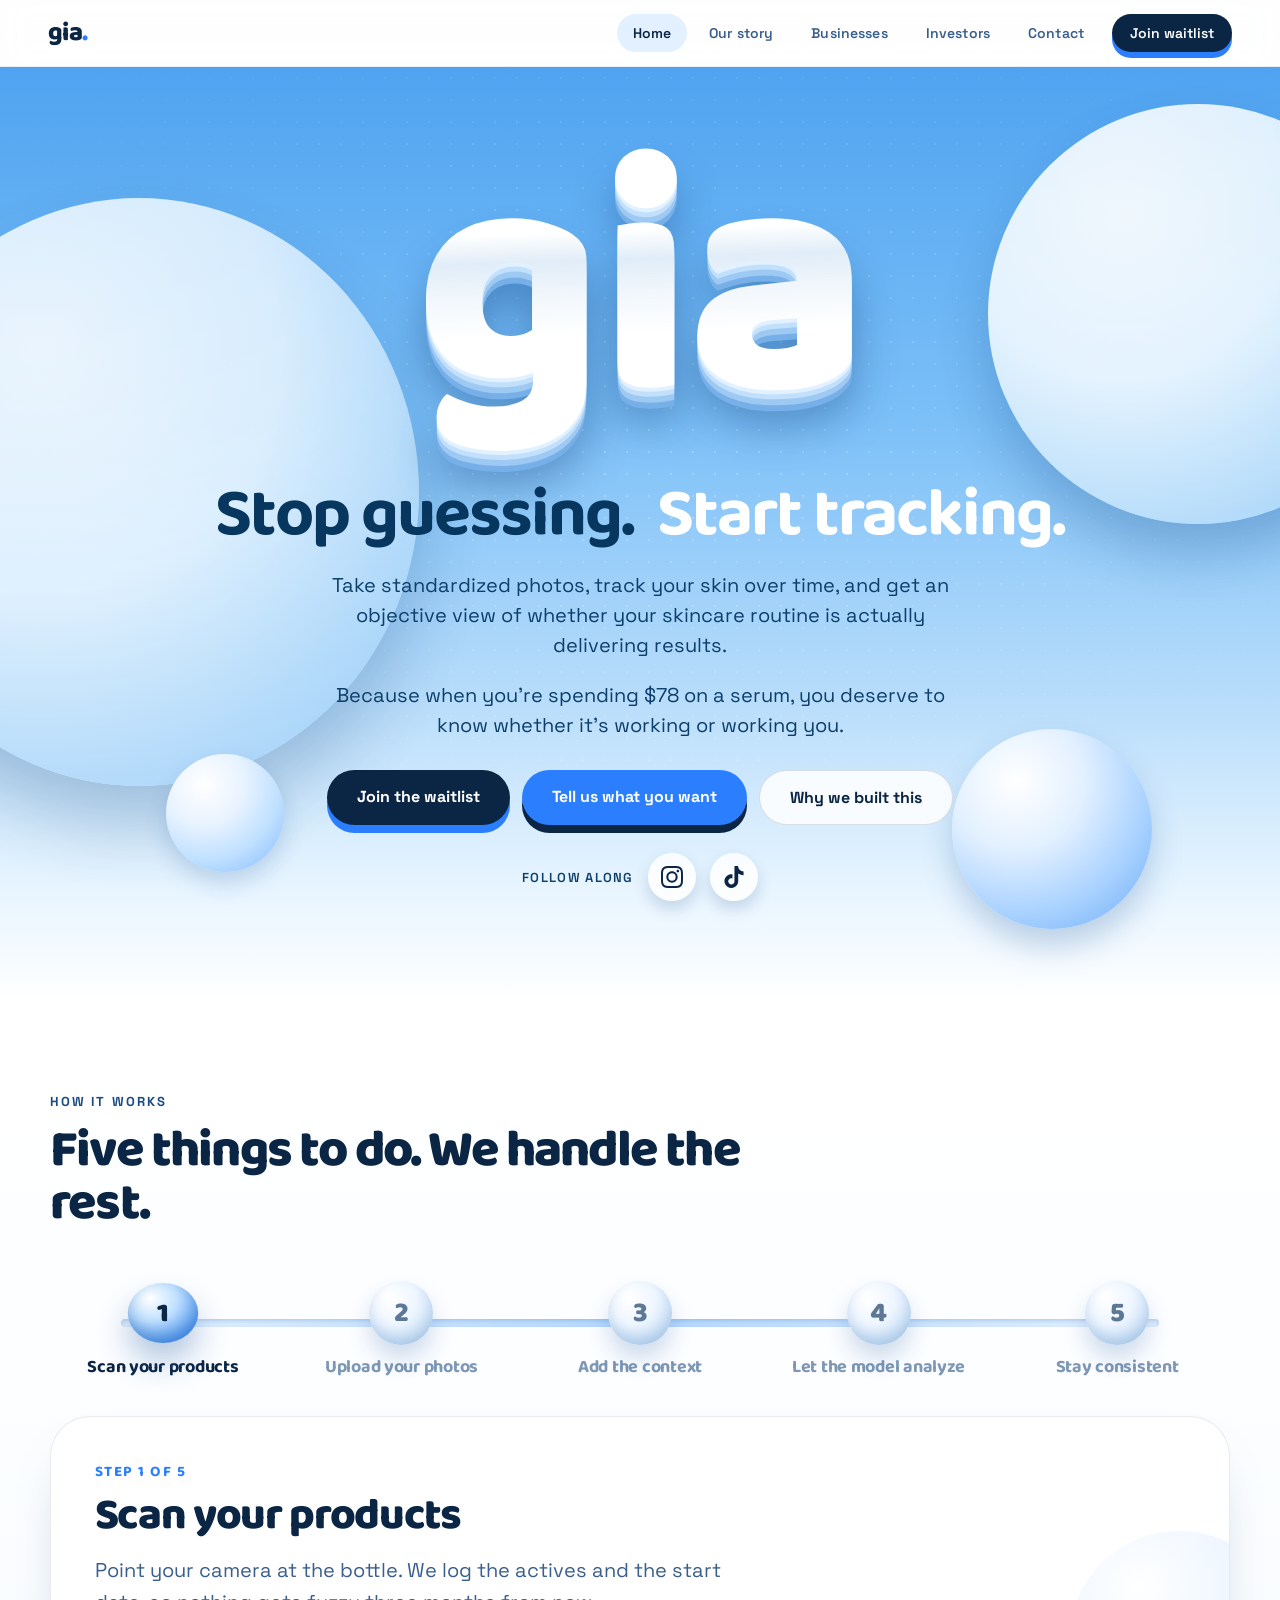
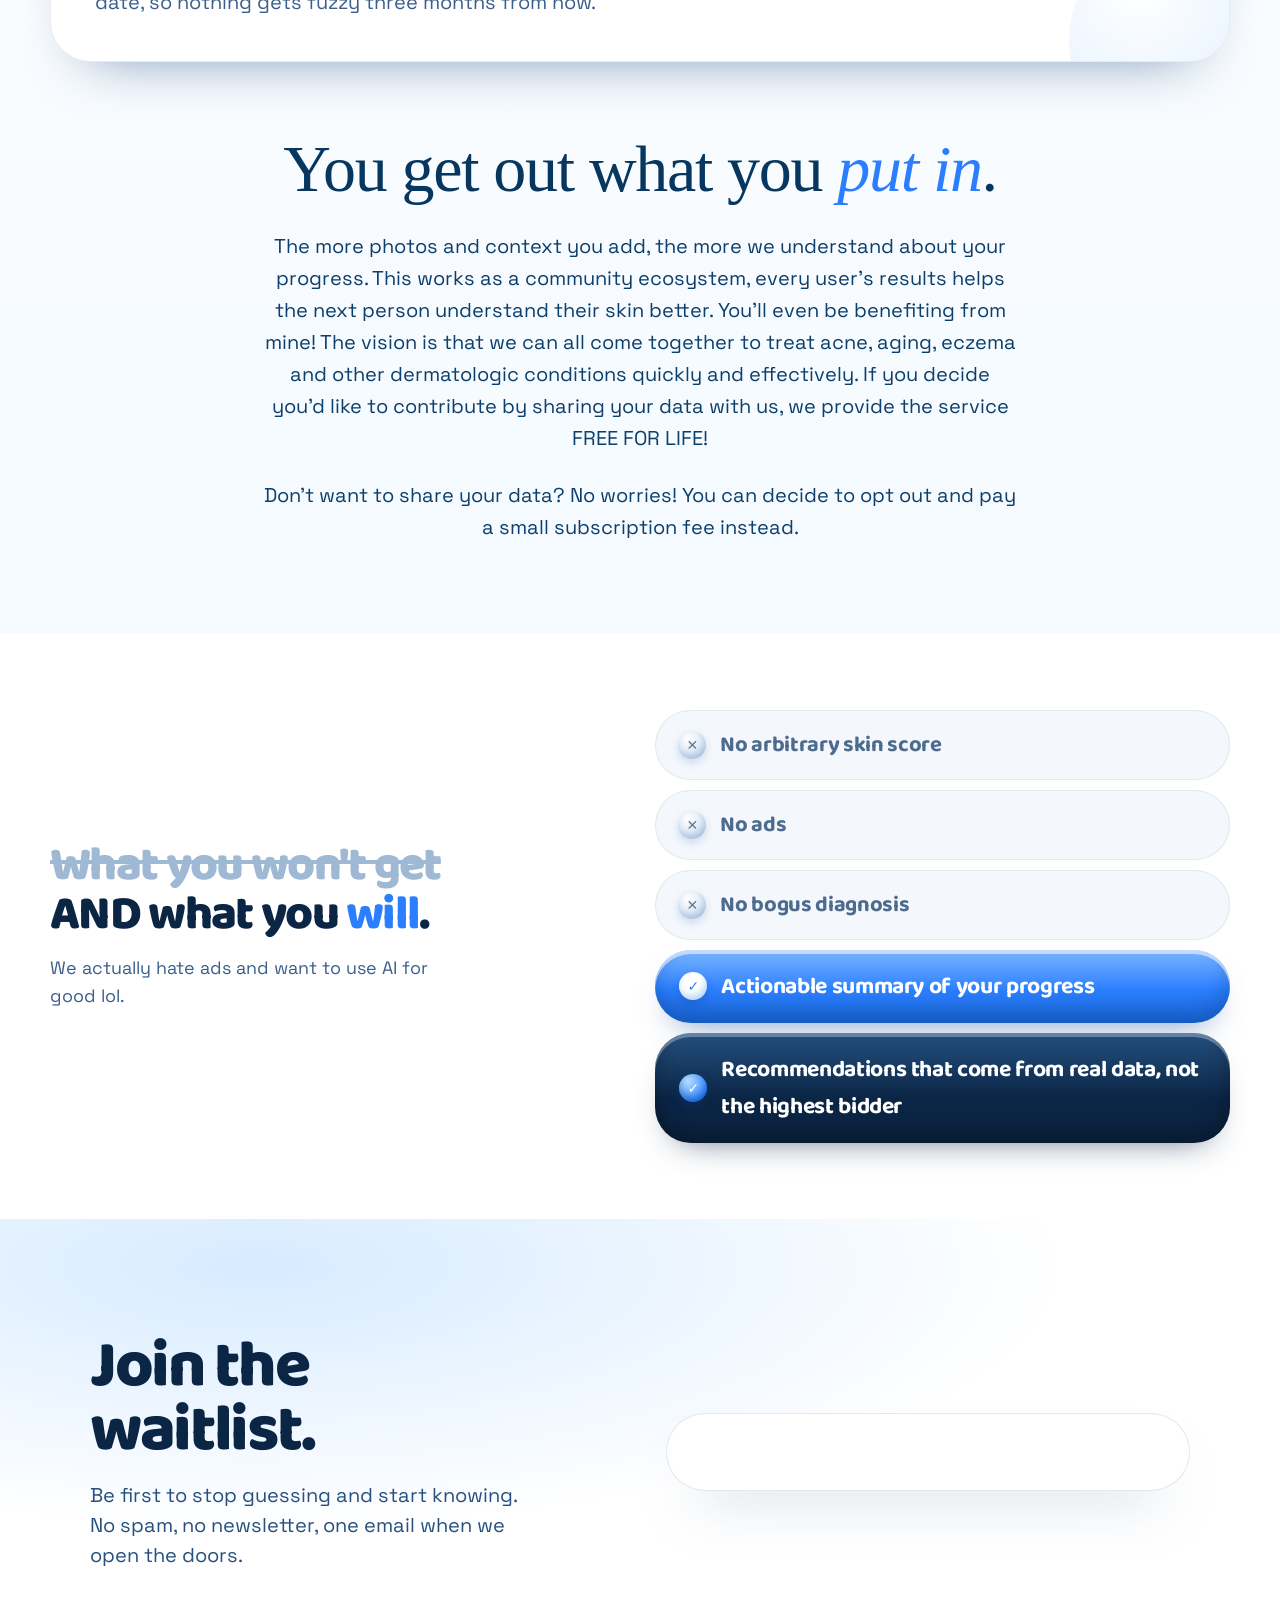
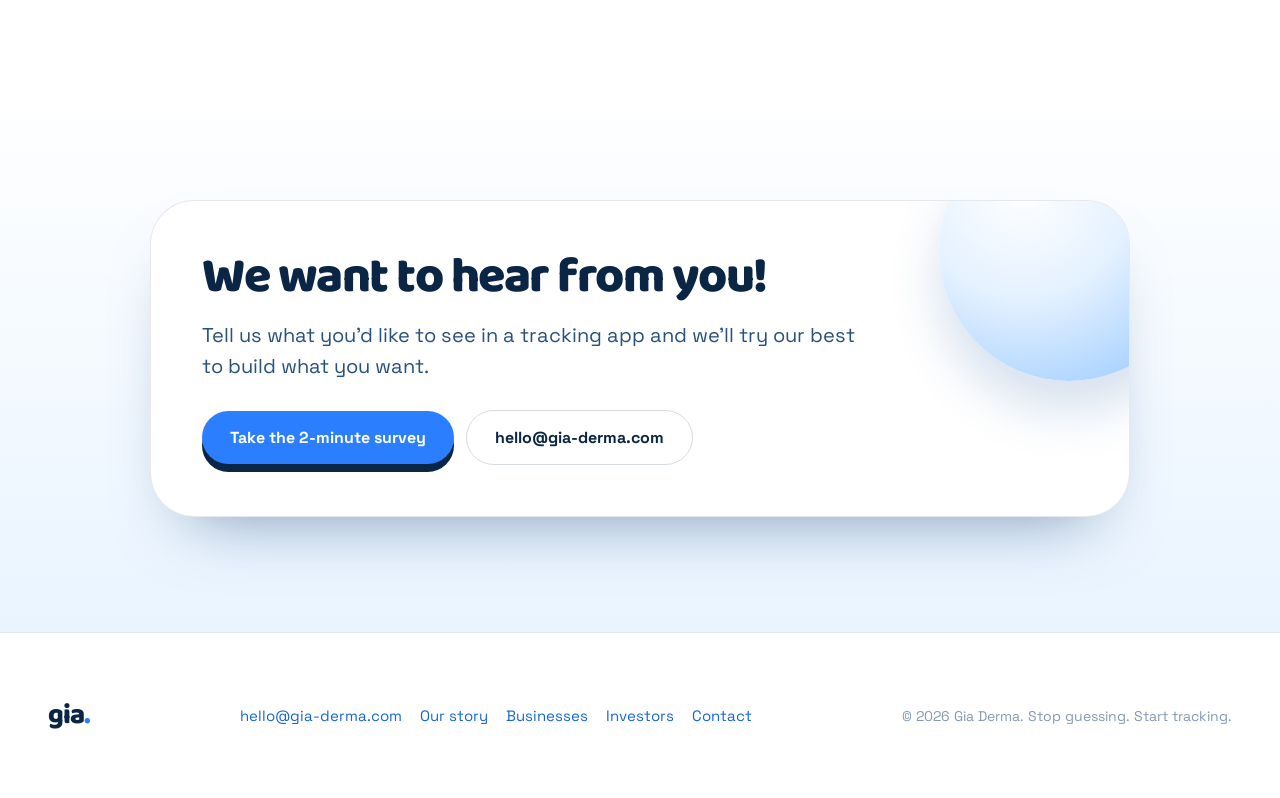
==== commit 5eb92416: "Remove redundant buttons on 'Story' page. Update verbiage. Add 'follow along' card to 'Story' page." ====
--- a/index.html
+++ b/index.html
@@ -112,8 +112,8 @@
         </div>
         <div style="margin:clamp(40px,5.5vw,84px) auto 0; max-width:780px; text-align:center;">
           <p style="margin:0 auto; max-width:24ch; font-family:'Instrument Serif',Georgia,serif; font-weight:400; font-size:clamp(32px,5.2vw,66px); line-height:1.08; letter-spacing:-.02em; color:#07365e; text-wrap:balance;">You get out what you <em style="color:#2b7fff;">put in</em>.</p>
-          <p style="margin:clamp(16px,2vw,26px) auto 0; max-width:58ch; font-size:clamp(16px,1.6vw,20px); line-height:1.6; color:#0c3f6b; text-wrap:pretty;">The more photos and context you add, the more we understand about your progress. This works as a community ecosystem, every user's results helps the next person understand their skin better. You'll even be benefiting from mine! The vision is that we can all come together to treat acne, aging, eczema and other dermatologic conditions quickly and effectively.</p>
-          <p style="margin:clamp(16px,2vw,26px) auto 0; max-width:58ch; font-size:clamp(16px,1.6vw,20px); line-height:1.6; color:#0c3f6b; text-wrap:pretty;">Don't want to share your data? No worries! You can decide to opt out and pay a small subscription fee instead. We want to respect everyone's data privacy, but also make sure that folks who choose to share their data to help us build our model are compensated fairly by receiving the service FREE for LIFE!</p>
+          <p style="margin:clamp(16px,2vw,26px) auto 0; max-width:58ch; font-size:clamp(16px,1.6vw,20px); line-height:1.6; color:#0c3f6b; text-wrap:pretty;">The more photos and context you add, the more we understand about your progress. This works as a community ecosystem, every user's results helps the next person understand their skin better. You'll even be benefiting from mine! The vision is that we can all come together to treat acne, aging, eczema and other dermatologic conditions quickly and effectively. If you decide you'd like to contribute by sharing your data with us, we provide the service FREE FOR LIFE!</p>
+          <p style="margin:clamp(16px,2vw,26px) auto 0; max-width:58ch; font-size:clamp(16px,1.6vw,20px); line-height:1.6; color:#0c3f6b; text-wrap:pretty;">Don't want to share your data? No worries! You can decide to opt out and pay a small subscription fee instead.</p>
         </div>
       </div>
     </section>
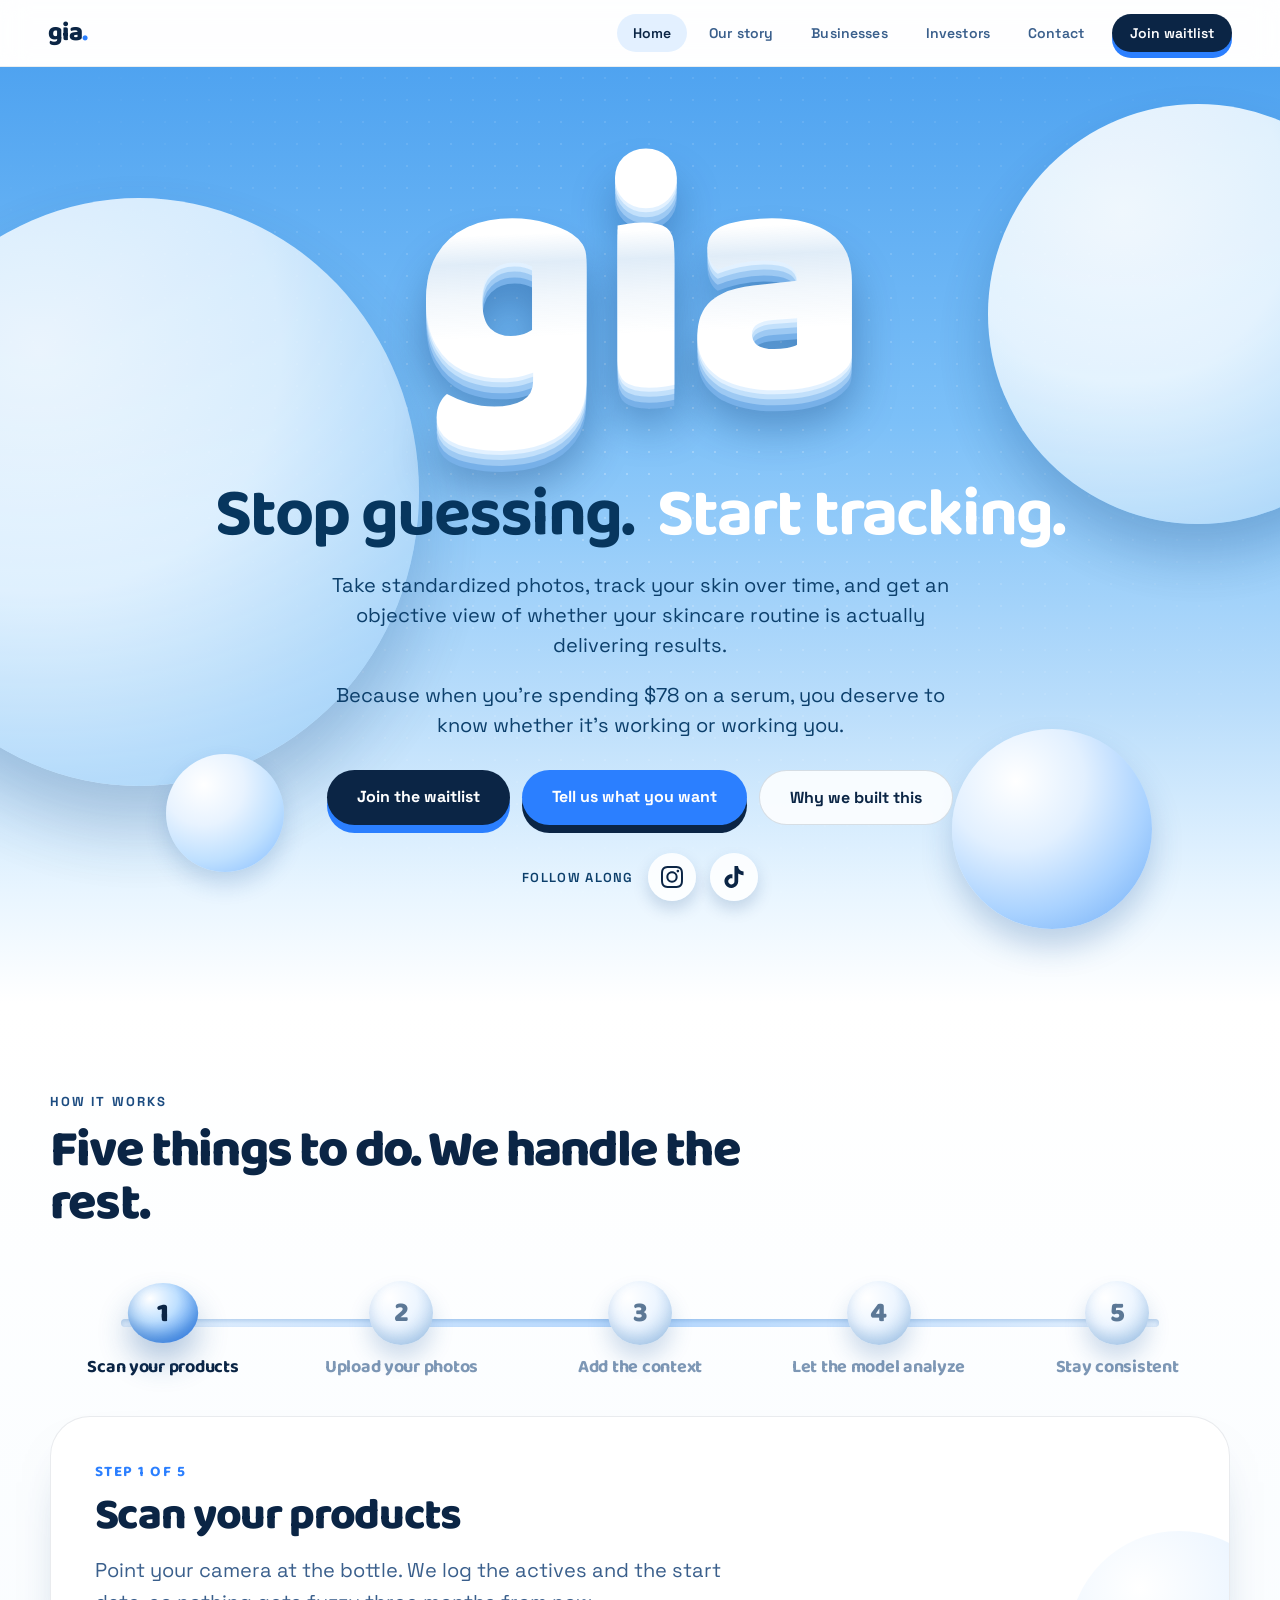
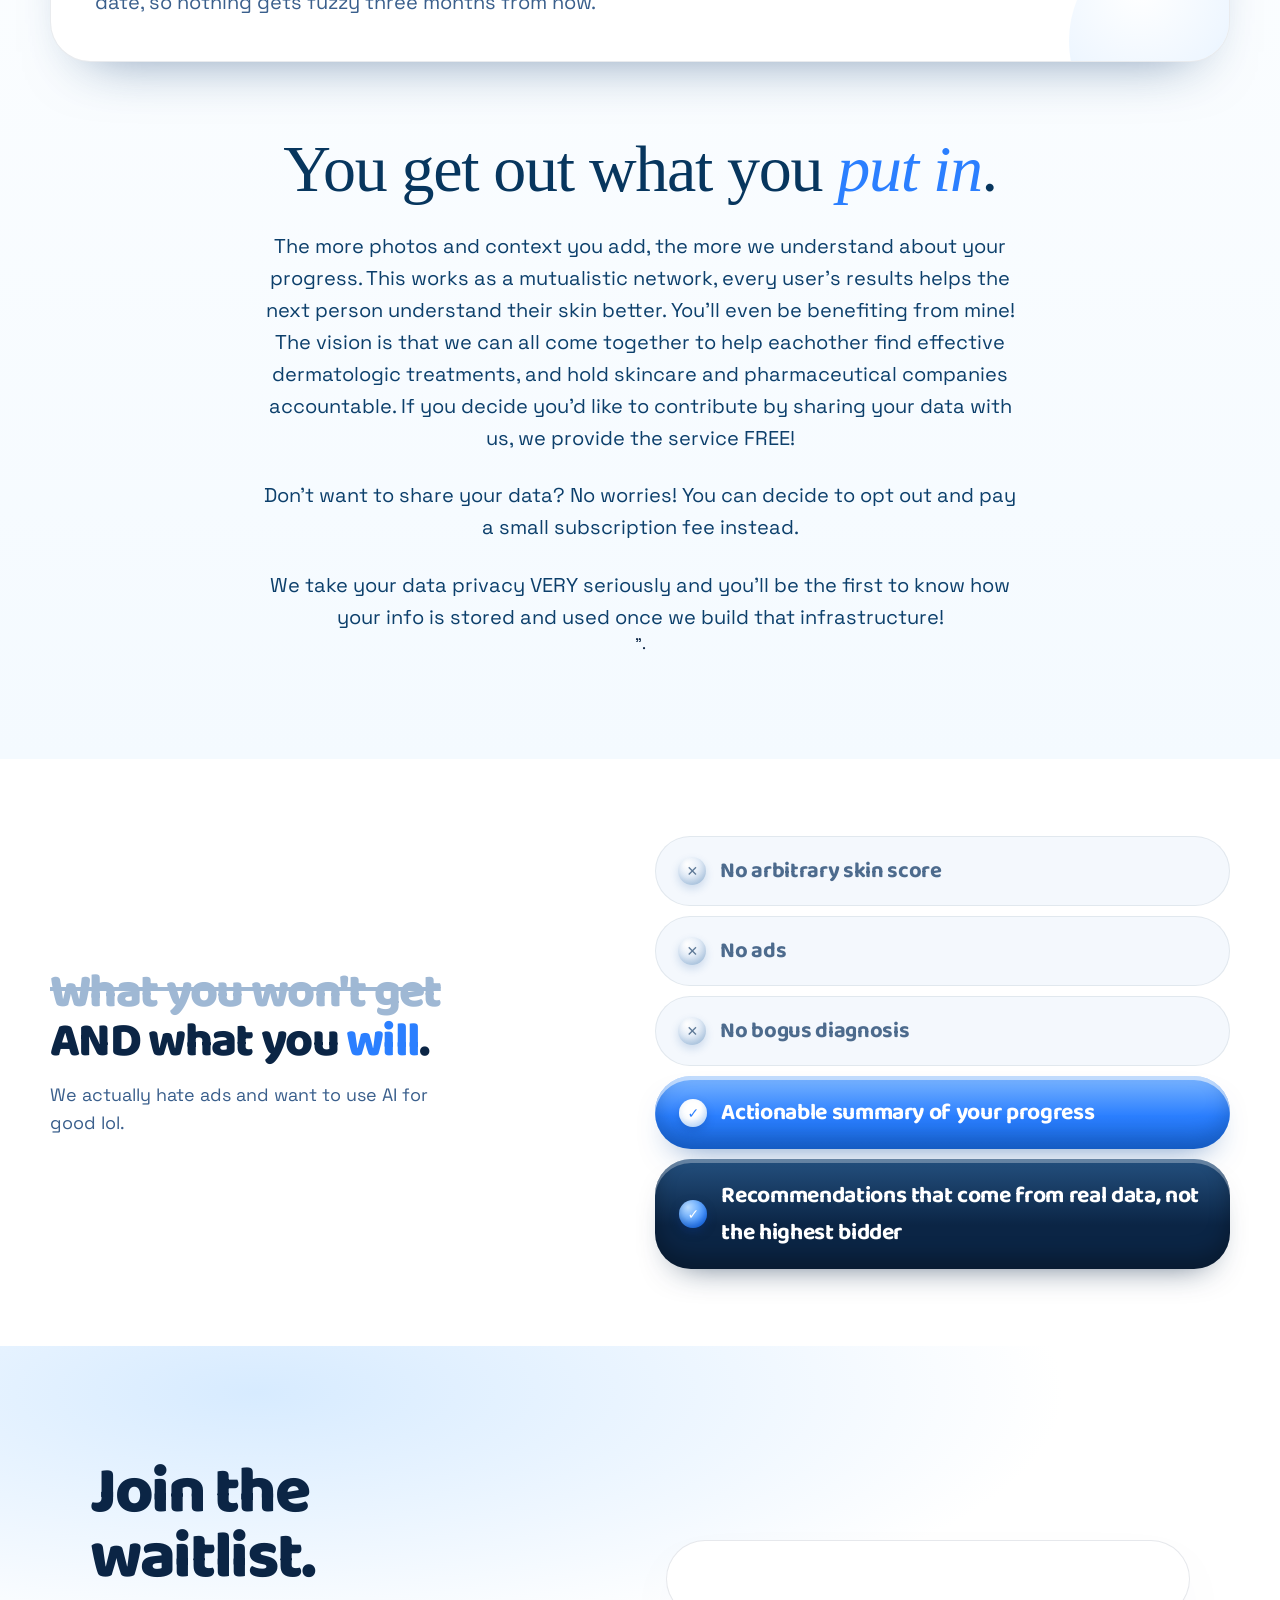
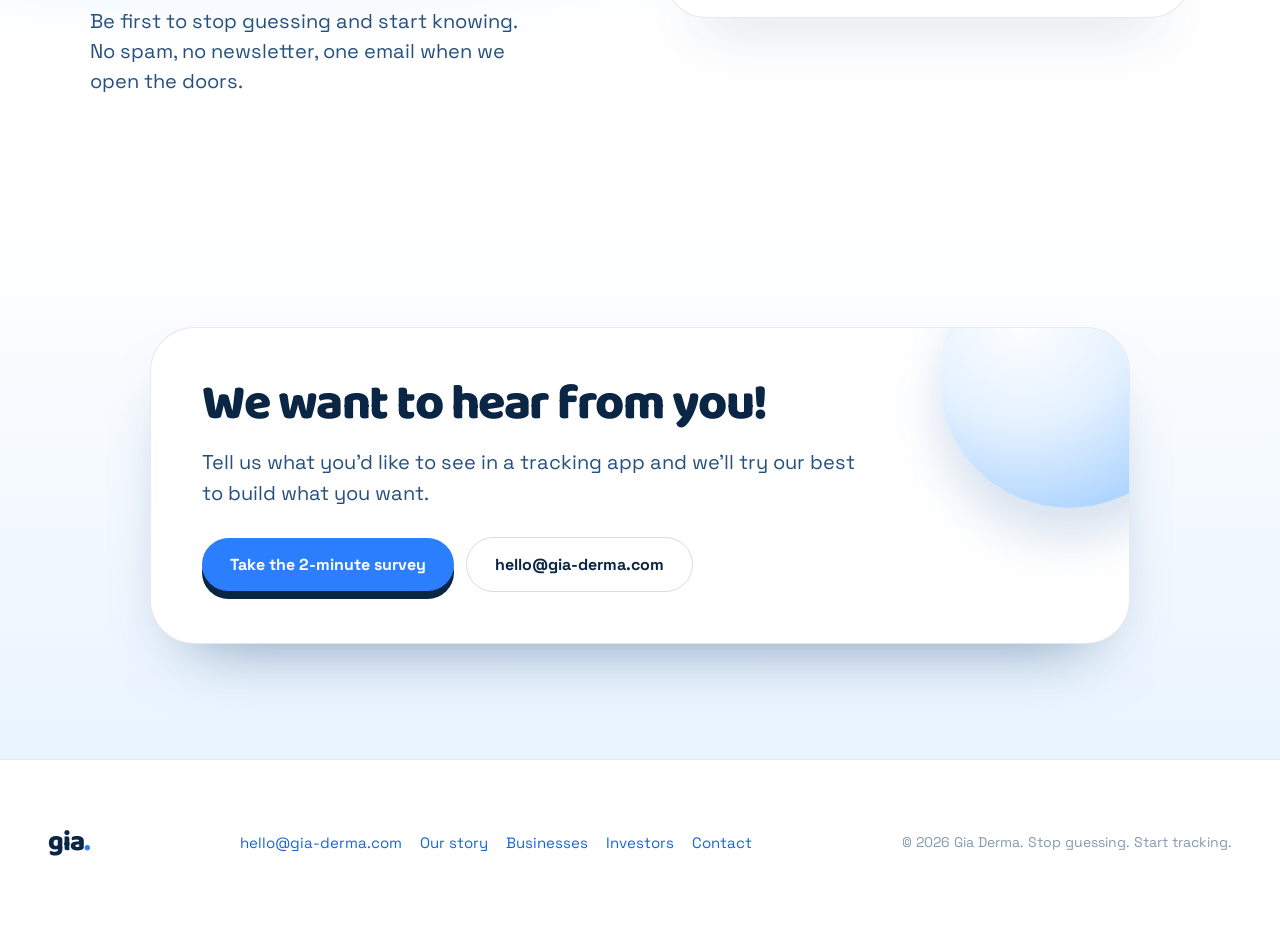
==== commit 1f1d9f1a: "Add additional tretinoin image." ====
--- a/index.html
+++ b/index.html
@@ -112,8 +112,9 @@
         </div>
         <div style="margin:clamp(40px,5.5vw,84px) auto 0; max-width:780px; text-align:center;">
           <p style="margin:0 auto; max-width:24ch; font-family:'Instrument Serif',Georgia,serif; font-weight:400; font-size:clamp(32px,5.2vw,66px); line-height:1.08; letter-spacing:-.02em; color:#07365e; text-wrap:balance;">You get out what you <em style="color:#2b7fff;">put in</em>.</p>
-          <p style="margin:clamp(16px,2vw,26px) auto 0; max-width:58ch; font-size:clamp(16px,1.6vw,20px); line-height:1.6; color:#0c3f6b; text-wrap:pretty;">The more photos and context you add, the more we understand about your progress. This works as a community ecosystem, every user's results helps the next person understand their skin better. You'll even be benefiting from mine! The vision is that we can all come together to treat acne, aging, eczema and other dermatologic conditions quickly and effectively. If you decide you'd like to contribute by sharing your data with us, we provide the service FREE FOR LIFE!</p>
+          <p style="margin:clamp(16px,2vw,26px) auto 0; max-width:58ch; font-size:clamp(16px,1.6vw,20px); line-height:1.6; color:#0c3f6b; text-wrap:pretty;">The more photos and context you add, the more we understand about your progress. This works as a mutualistic network, every user's results helps the next person understand their skin better. You'll even be benefiting from mine! The vision is that we can all come together to help eachother find effective dermatologic treatments, and hold skincare and pharmaceutical companies accountable. If you decide you'd like to contribute by sharing your data with us, we provide the service FREE!</p>
           <p style="margin:clamp(16px,2vw,26px) auto 0; max-width:58ch; font-size:clamp(16px,1.6vw,20px); line-height:1.6; color:#0c3f6b; text-wrap:pretty;">Don't want to share your data? No worries! You can decide to opt out and pay a small subscription fee instead.</p>
+          <p style="margin:clamp(16px,2vw,26px) auto 0; max-width:58ch; font-size:clamp(16px,1.6vw,20px); line-height:1.6; color:#0c3f6b; text-wrap:pretty;">We take your data privacy VERY seriously and you'll be the first to know how your info is stored and used once we build that infrastructure!</p>".</p>
         </div>
       </div>
     </section>
--- a/assets/site.css
+++ b/assets/site.css
@@ -41,6 +41,15 @@
 .social-icon:hover { transform:translateY(-3px) scale(1.06); }
 .social-icon svg { width:22px; height:22px; display:block; }
 
+/* Story page before/after gallery: tretinoin card (2 photos) is 2x the
+   width of the accutane card (1 photo), so all three photos render at
+   the same size. Stacks to one column on narrow screens where a 2:1
+   split would squeeze the photos too small. */
+.story-gallery { grid-template-columns: 2fr 1fr; }
+@media (max-width: 640px) {
+  .story-gallery { grid-template-columns: 1fr; }
+}
+
 /* "How it works" step picker */
 .step-tab { flex:1 1 160px; min-width:130px; display:flex; flex-direction:column; align-items:center; gap:12px; padding:0 6px; border:0; background:none; cursor:pointer; transition:color .25s ease; font:inherit; }
 .step-dot { position:relative; width:clamp(46px,5vw,72px); height:clamp(46px,5vw,72px); border-radius:50%; display:grid; place-items:center; font-family:'Baloo 2',cursive; font-weight:800; font-size:clamp(20px,2.2vw,30px); transition:transform .3s cubic-bezier(.2,1.4,.35,1), background .3s ease, color .3s ease; }
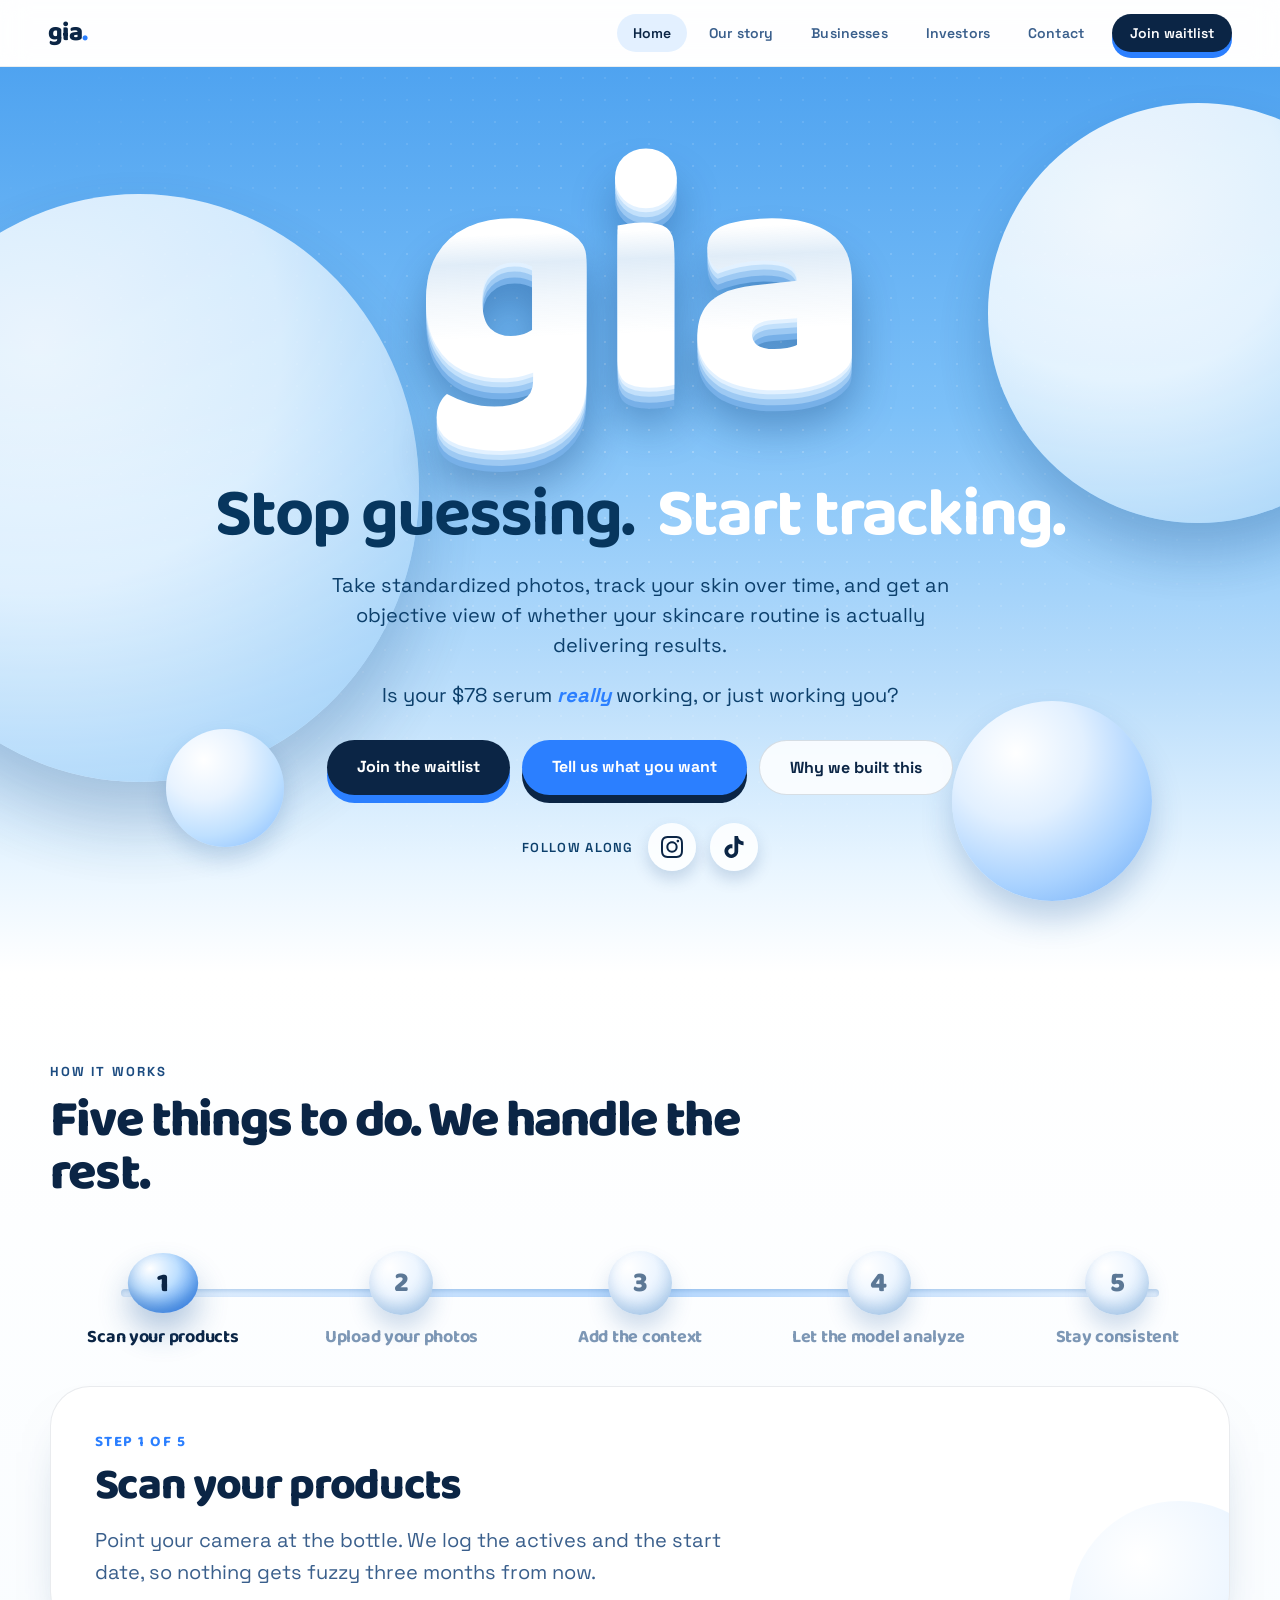
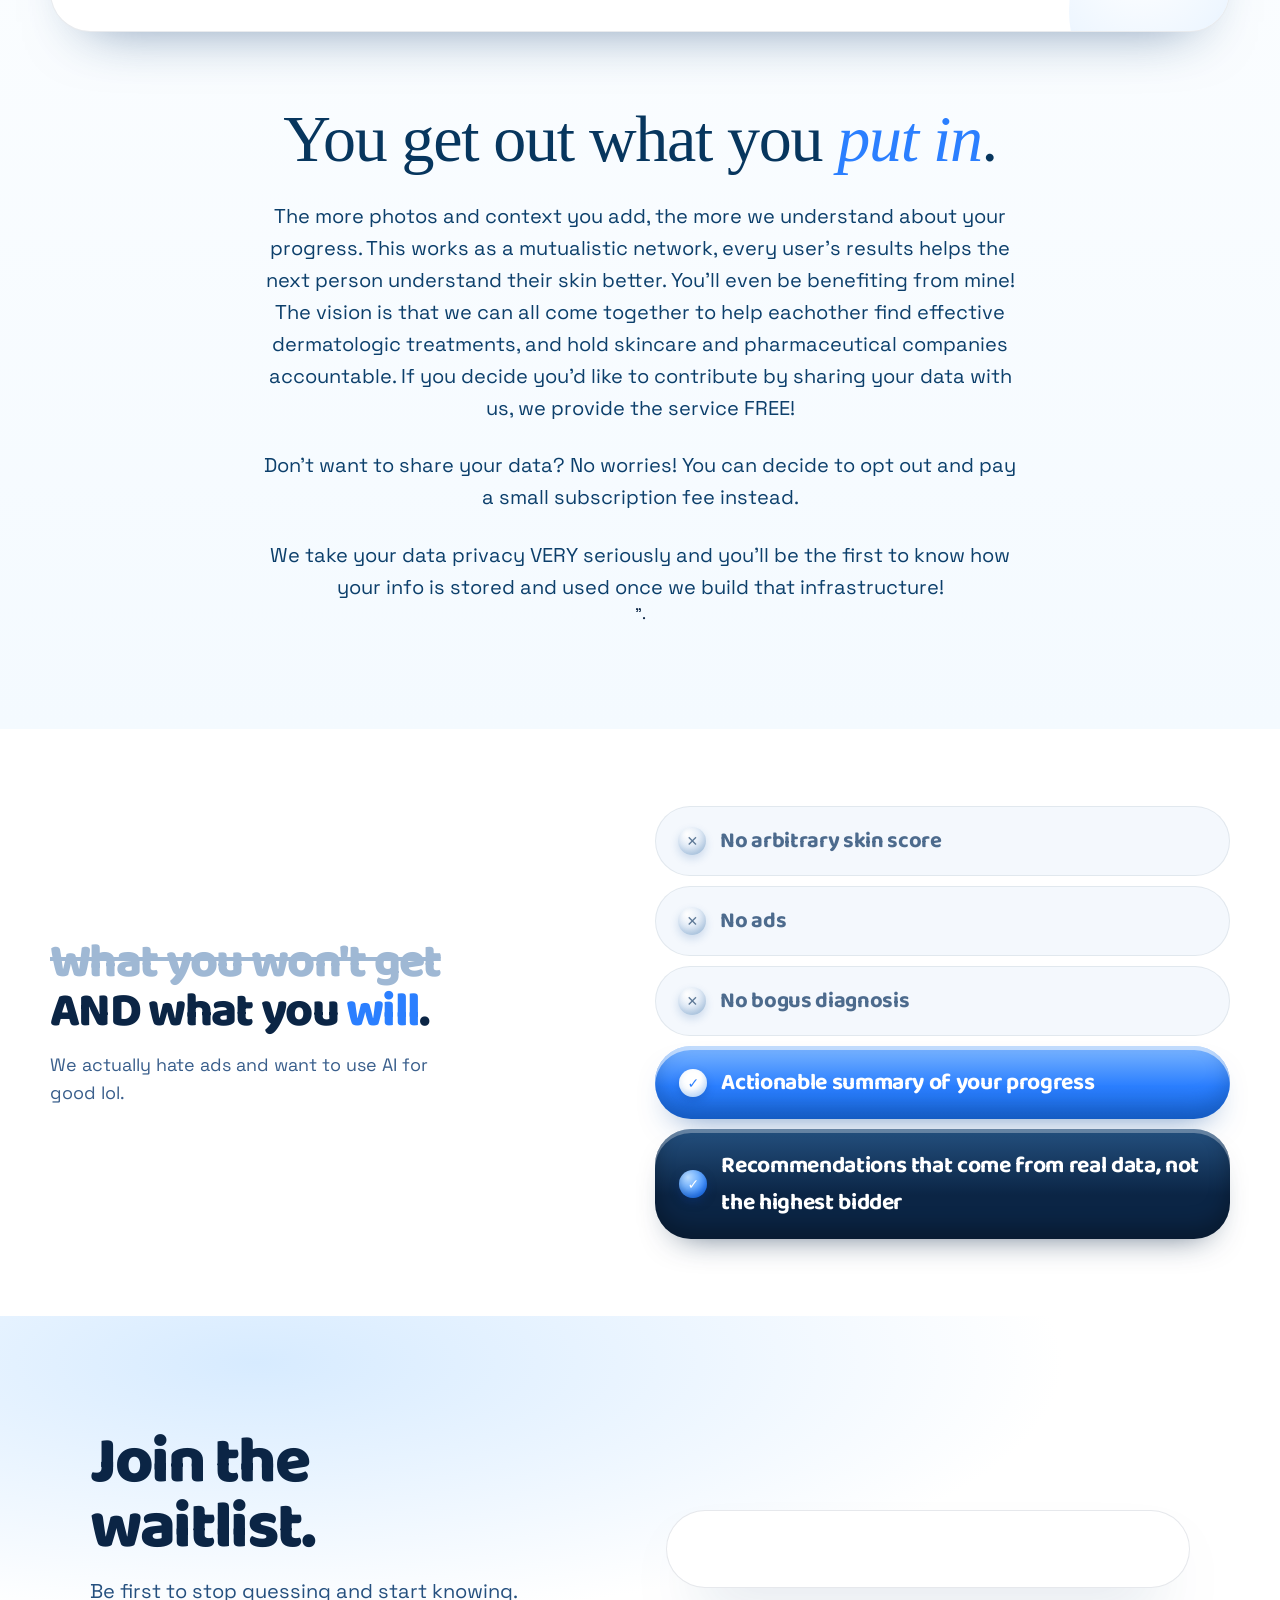
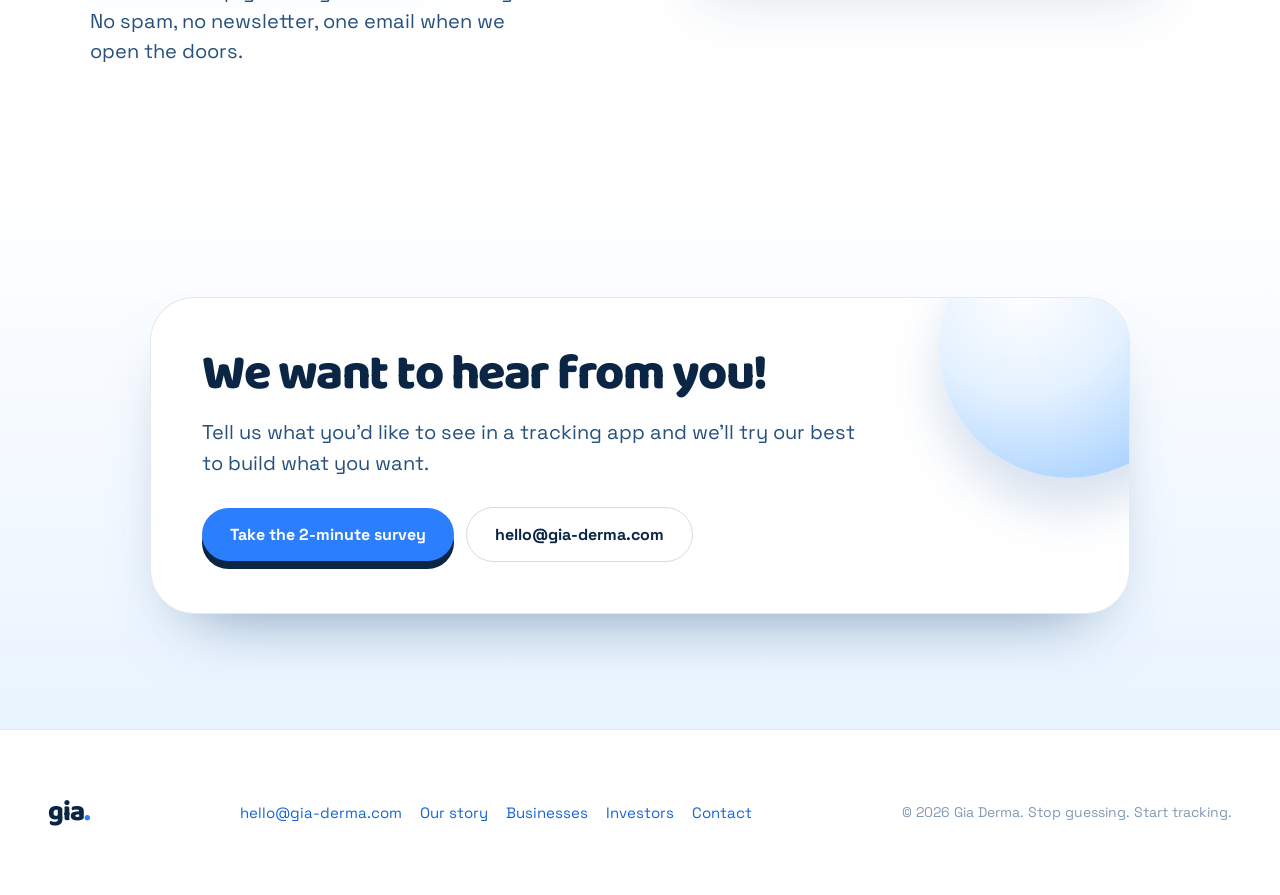
==== commit 5e2cdd76: "Make grammatical corrections." ====
--- a/index.html
+++ b/index.html
@@ -54,7 +54,7 @@
         <h1 style="margin:clamp(26px,4vw,52px) 0 0; font-family:'Baloo 2',cursive; font-weight:700; font-size:clamp(30px,5.4vw,68px); line-height:1.02; letter-spacing:-.03em; color:#07365e; text-wrap:balance;">Stop guessing.&nbsp;<span style="color:#ffffff; letter-spacing:-2.04px;">&nbsp;Start tracking.</span></h1>
         <div style="margin:18px auto 0; max-width:620px; font-size:clamp(16px,1.6vw,20px); line-height:1.5; color:#0c3f6b; text-wrap:pretty;">
           <p>Take standardized photos, track your skin over time, and get an objective view of whether your skincare routine is actually delivering results.</p>
-          <p>Because when you're spending $78 on a serum, you deserve to know whether it's working or working you.</p>
+          <p>Is your $78 serum <em style="color:#2b7fff; font-weight:700;">really</em> working, or just working you?</p>
         </div>
         <div style="display:flex; flex-wrap:wrap; gap:12px; justify-content:center; margin-top:30px;">
           <a href="#waitlist" class="btn-press" style="padding:16px 30px; border-radius:999px; background:#0b2545; color:#fff; font-weight:700; font-size:16px; box-shadow:0 8px 0 #2b7fff; --hs:#2b7fff; --hc:#fff;">Join the waitlist</a>
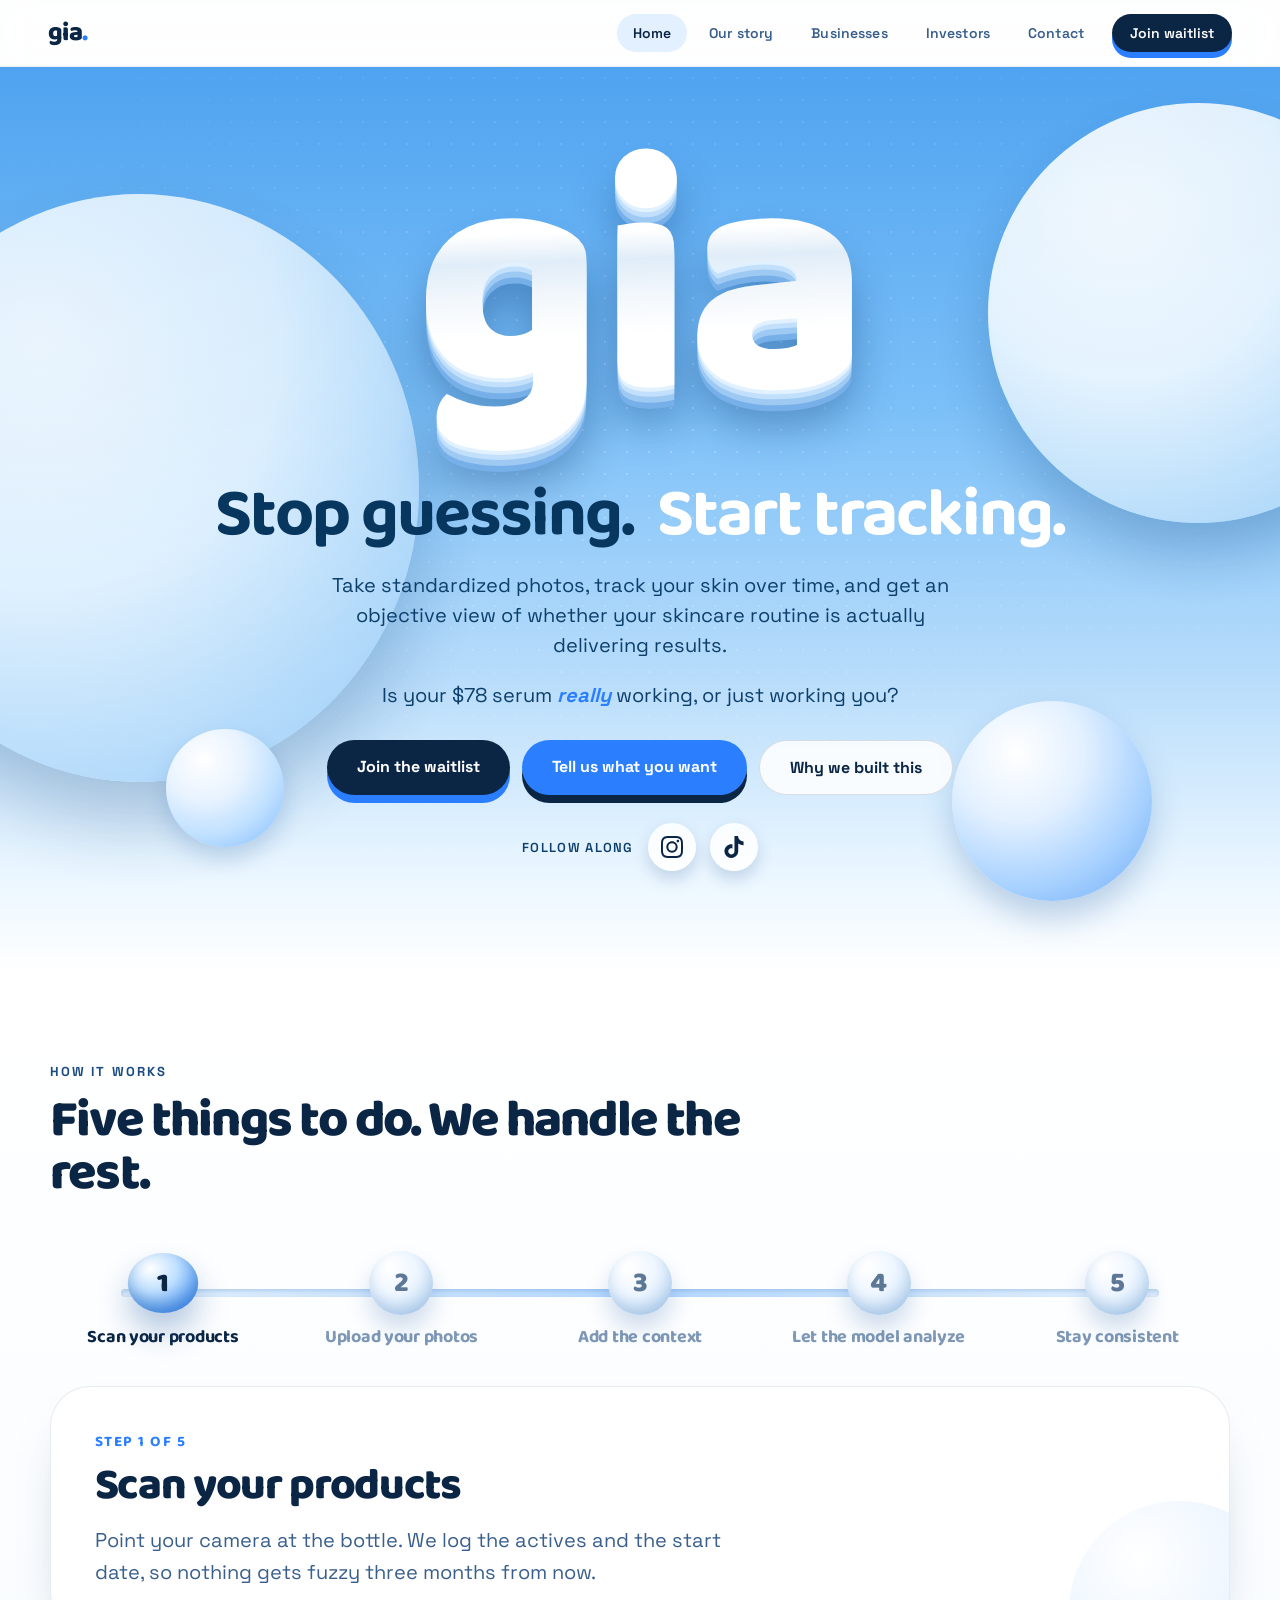
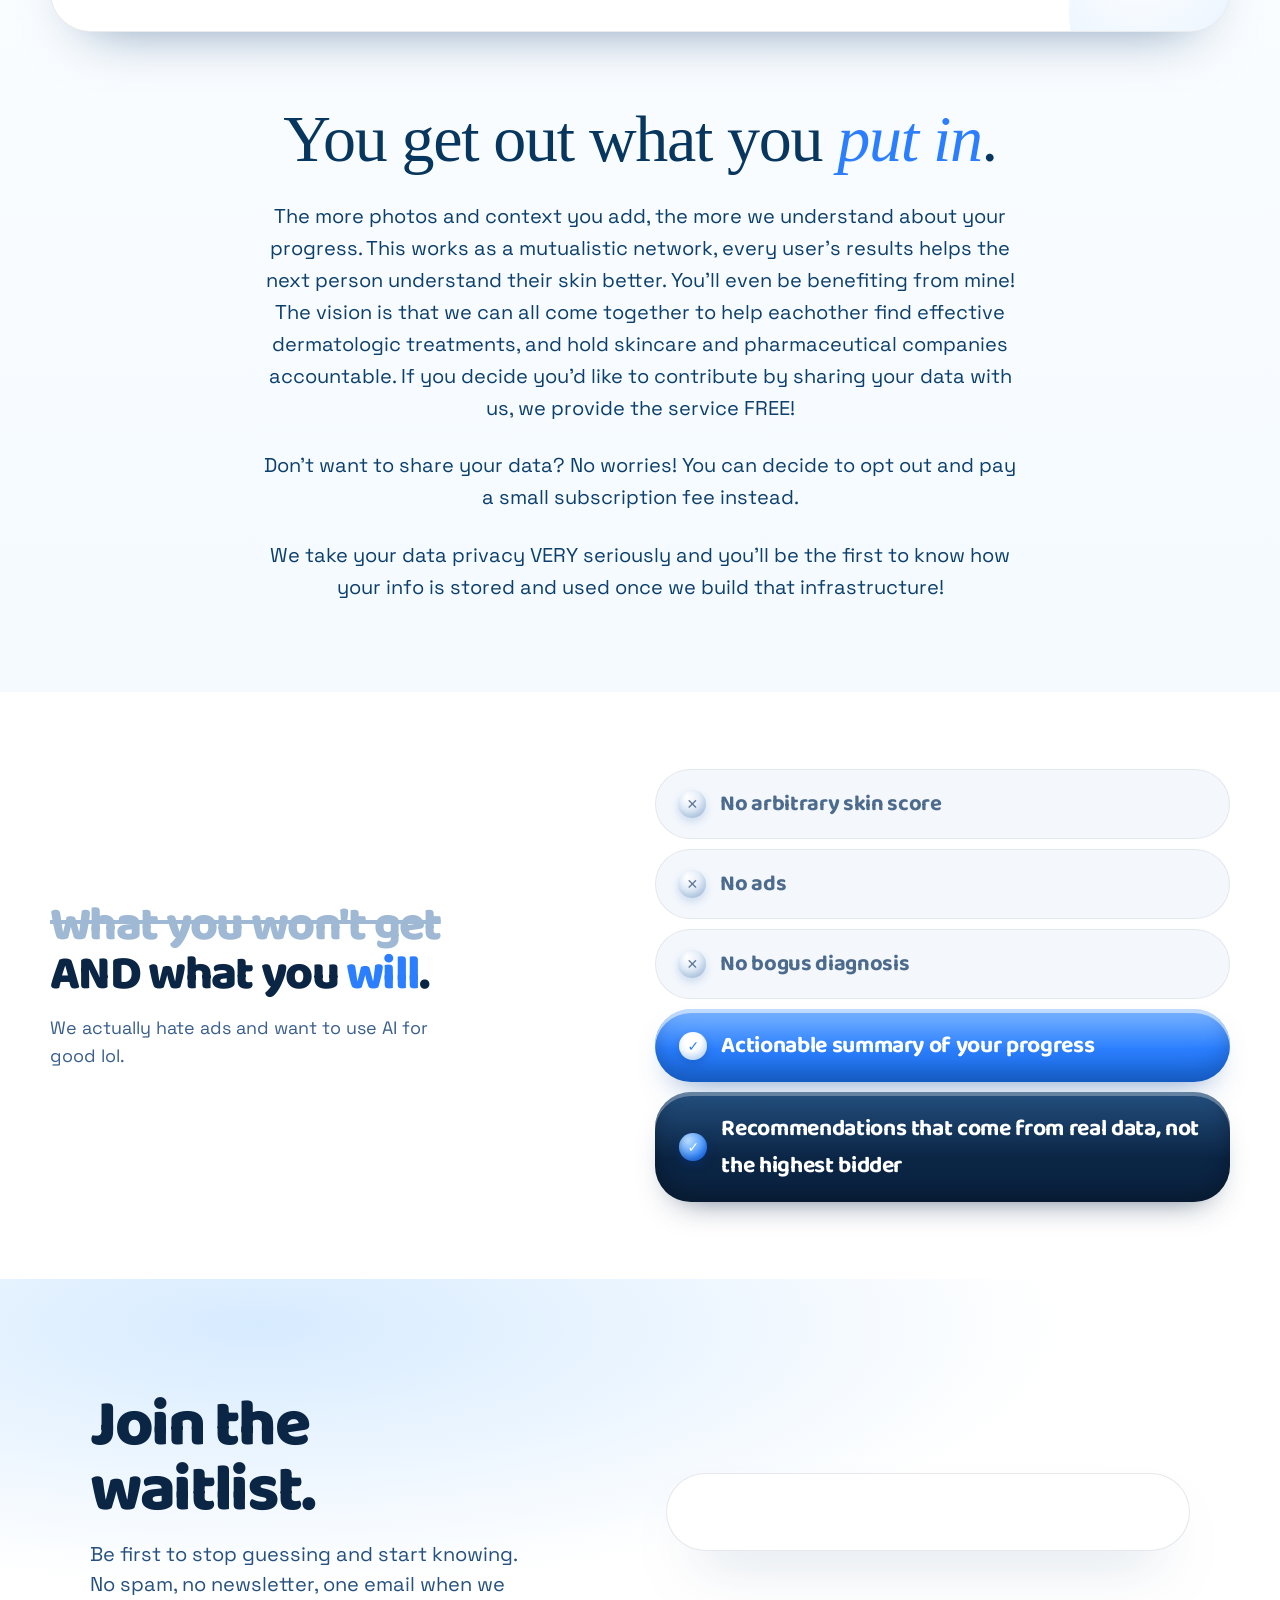
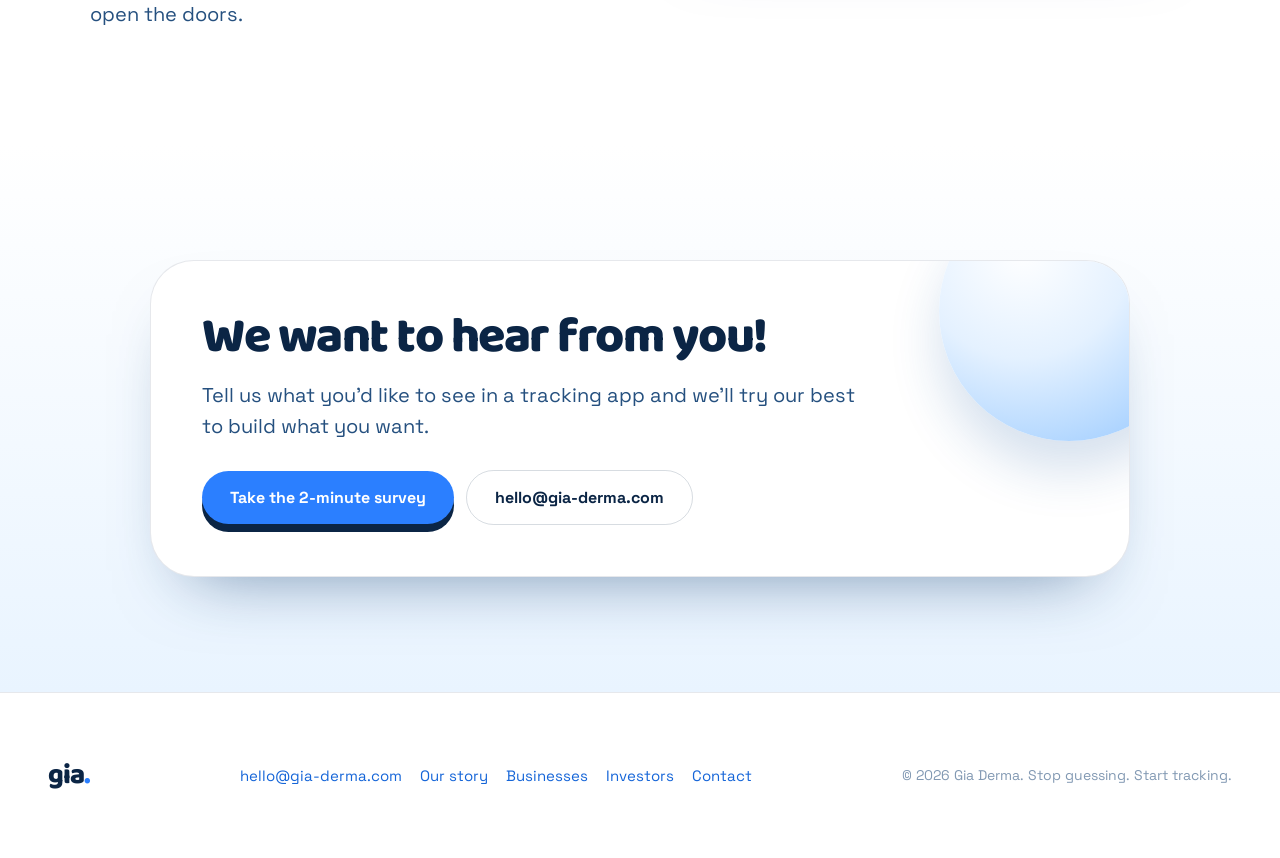
==== commit a0c2bbec: "Fix typo." ====
--- a/index.html
+++ b/index.html
@@ -38,8 +38,7 @@
     </div>
   </nav>
 
-  <main>
-    <section style="position:relative; min-height:min(92vh,860px); display:grid; place-items:center; padding:clamp(40px,7vw,110px) clamp(16px,4vw,48px) clamp(60px,8vw,120px); background:linear-gradient(#4fa3f0 0%, #7cc0f8 38%, #b9ddfb 68%, #e8f5ff 88%, #ffffff 100%); overflow:hidden;">
+  <main>    <section style="position:relative; min-height:min(92vh,860px); display:grid; place-items:center; padding:clamp(40px,7vw,110px) clamp(16px,4vw,48px) clamp(60px,8vw,120px); background:linear-gradient(#4fa3f0 0%, #7cc0f8 38%, #b9ddfb 68%, #e8f5ff 88%, #ffffff 100%); overflow:hidden;">
       <div style="position:absolute; inset:0; opacity:.5; background-image:radial-gradient(rgba(255,255,255,.5) 1px, transparent 1px); background-size:22px 22px; mask-image:radial-gradient(60% 60% at 50% 40%, #000, transparent);"></div>
       <div style="position:absolute; width:min(56vw,560px); aspect-ratio:1/1.05; left:-11vw; top:14%; border-radius:50%; background:radial-gradient(circle at 32% 26%, #ffffff, #eaf6ff 42%, #b6dcfb 72%, #8ec6f5); box-shadow:0 40px 70px rgba(12,60,120,.28); opacity:.85; animation:floatB 12s ease-in-out infinite;"></div>
       <div style="position:absolute; width:min(42vw,420px); aspect-ratio:1/1; right:-10vw; top:4%; border-radius:50%; background:radial-gradient(circle at 32% 26%, #ffffff, #f0f9ff 40%, #c3e3fc 70%, #97cbf7); box-shadow:0 30px 54px rgba(12,60,120,.28); opacity:.9; animation:floatA 14s ease-in-out infinite;"></div>
@@ -114,7 +113,7 @@
           <p style="margin:0 auto; max-width:24ch; font-family:'Instrument Serif',Georgia,serif; font-weight:400; font-size:clamp(32px,5.2vw,66px); line-height:1.08; letter-spacing:-.02em; color:#07365e; text-wrap:balance;">You get out what you <em style="color:#2b7fff;">put in</em>.</p>
           <p style="margin:clamp(16px,2vw,26px) auto 0; max-width:58ch; font-size:clamp(16px,1.6vw,20px); line-height:1.6; color:#0c3f6b; text-wrap:pretty;">The more photos and context you add, the more we understand about your progress. This works as a mutualistic network, every user's results helps the next person understand their skin better. You'll even be benefiting from mine! The vision is that we can all come together to help eachother find effective dermatologic treatments, and hold skincare and pharmaceutical companies accountable. If you decide you'd like to contribute by sharing your data with us, we provide the service FREE!</p>
           <p style="margin:clamp(16px,2vw,26px) auto 0; max-width:58ch; font-size:clamp(16px,1.6vw,20px); line-height:1.6; color:#0c3f6b; text-wrap:pretty;">Don't want to share your data? No worries! You can decide to opt out and pay a small subscription fee instead.</p>
-          <p style="margin:clamp(16px,2vw,26px) auto 0; max-width:58ch; font-size:clamp(16px,1.6vw,20px); line-height:1.6; color:#0c3f6b; text-wrap:pretty;">We take your data privacy VERY seriously and you'll be the first to know how your info is stored and used once we build that infrastructure!</p>".</p>
+          <p style="margin:clamp(16px,2vw,26px) auto 0; max-width:58ch; font-size:clamp(16px,1.6vw,20px); line-height:1.6; color:#0c3f6b; text-wrap:pretty;">We take your data privacy VERY seriously and you'll be the first to know how your info is stored and used once we build that infrastructure!</p>
         </div>
       </div>
     </section>
